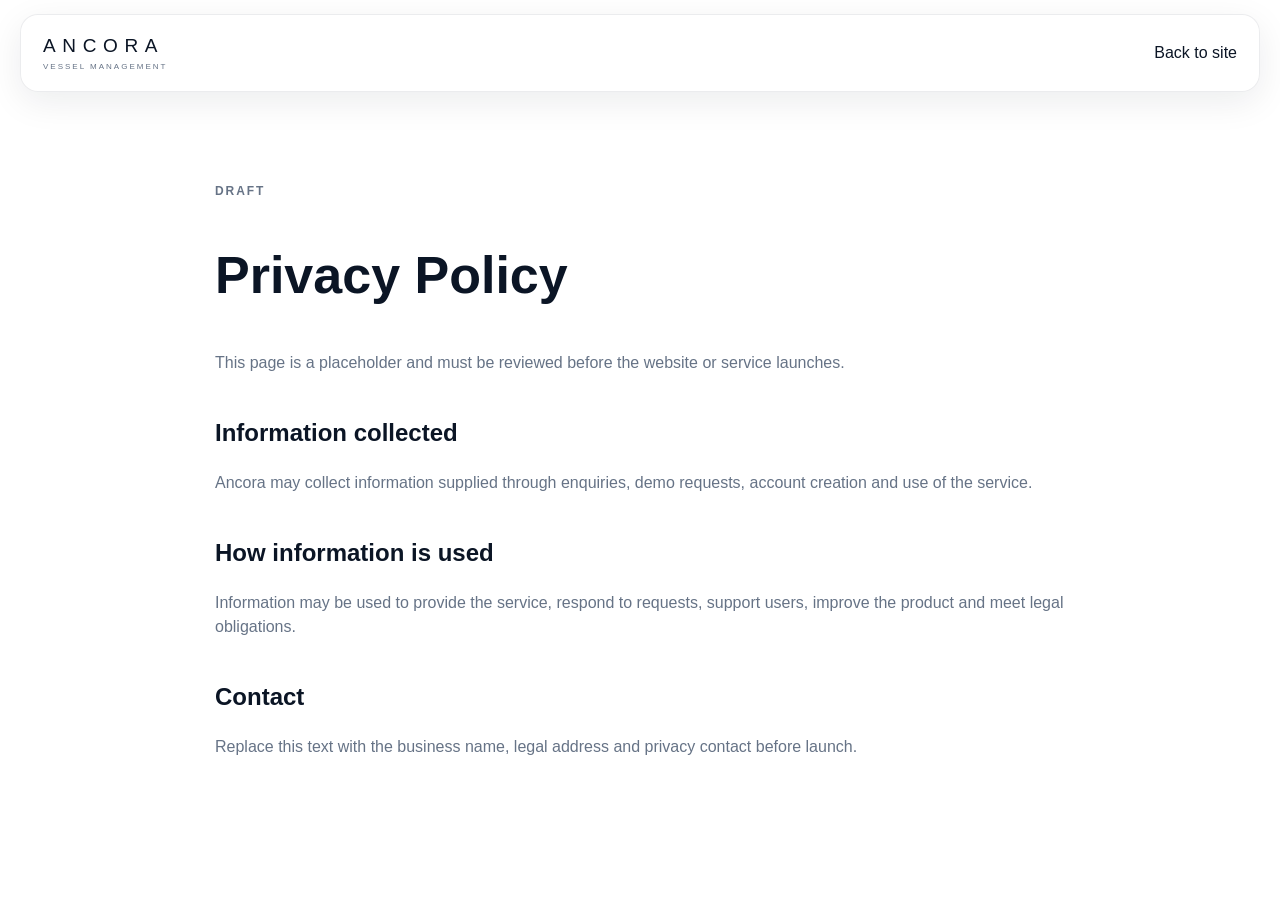
==== privacy.html @ 1d5d9dea "Add files via upload" ====
<!doctype html><html lang="en"><head><meta charset="utf-8"><meta name="viewport" content="width=device-width,initial-scale=1"><title>Privacy | Ancora</title><link rel="stylesheet" href="styles.css"></head><body><header class="site-header"><a class="brand" href="index.html"><span class="brand-name">ANCORA</span><span class="brand-subtitle">VESSEL MANAGEMENT</span></a><a href="index.html">Back to site</a></header><main class="section-shell legal"><p class="eyebrow">Draft</p><h1>Privacy Policy</h1><p>This page is a placeholder and must be reviewed before the website or service launches.</p><h2>Information collected</h2><p>Ancora may collect information supplied through enquiries, demo requests, account creation and use of the service.</p><h2>How information is used</h2><p>Information may be used to provide the service, respond to requests, support users, improve the product and meet legal obligations.</p><h2>Contact</h2><p>Replace this text with the business name, legal address and privacy contact before launch.</p></main></body></html>
---- styles.css ----
:root{--navy:#071827;--navy2:#0b2437;--ink:#0b1525;--muted:#667386;--line:#dbe2e9;--surface:#f4f7f9;--white:#fff;--cyan:#1599ba;--orange:#c45b07;--radius:24px;--shadow:0 28px 70px rgba(2,17,29,.18)}
*{box-sizing:border-box}html{scroll-behavior:smooth}body{margin:0;font-family:Inter,ui-sans-serif,-apple-system,BlinkMacSystemFont,"Segoe UI",sans-serif;color:var(--ink);background:#fff;line-height:1.55}img{display:block;max-width:100%}a{color:inherit;text-decoration:none}.section-shell{width:min(1180px,calc(100% - 40px));margin-inline:auto}.site-header{height:78px;width:min(1240px,calc(100% - 32px));margin:14px auto 0;display:flex;align-items:center;justify-content:space-between;padding:0 22px;position:sticky;top:14px;z-index:20;background:rgba(255,255,255,.86);backdrop-filter:blur(18px);border:1px solid rgba(7,24,39,.08);border-radius:18px;box-shadow:0 10px 35px rgba(7,24,39,.08)}.brand{display:flex;flex-direction:column;line-height:1}.brand-name{font-size:19px;letter-spacing:.35em;font-weight:500}.brand-subtitle{margin-top:8px;font-size:8px;letter-spacing:.25em;color:var(--muted)}.site-nav{display:flex;align-items:center;gap:28px;font-size:14px;font-weight:650}.site-nav>a:not(.nav-cta):hover{color:var(--cyan)}.nav-cta,.button.primary{background:var(--cyan);color:white;border-radius:12px;padding:13px 20px;box-shadow:0 10px 24px rgba(21,153,186,.22)}.menu-button{display:none;border:0;background:none;font:inherit;font-weight:700}.hero{min-height:770px;display:grid;grid-template-columns:.84fr 1.3fr;gap:52px;align-items:center;padding:86px 0 75px}.eyebrow{text-transform:uppercase;letter-spacing:.16em;font-size:12px;font-weight:800;color:var(--cyan);margin:0 0 18px}.hero h1,.section-heading h2,.cta-section h2{font-size:clamp(42px,5vw,76px);line-height:1.02;letter-spacing:-.05em;margin:0}.hero-lead{font-size:20px;color:var(--muted);max-width:600px;margin:28px 0}.hero-actions{display:flex;gap:13px;flex-wrap:wrap}.button{display:inline-flex;align-items:center;justify-content:center;font-weight:800;padding:14px 21px;border-radius:12px}.button.secondary{border:1px solid var(--line);background:white}.platforms{display:flex;gap:10px;flex-wrap:wrap;margin-top:28px}.platforms span{font-size:12px;font-weight:700;padding:8px 11px;border-radius:999px;background:var(--surface);color:#405066}.hero-product{position:relative}.glow{position:absolute;inset:8% 6%;background:radial-gradient(circle,var(--cyan),transparent 68%);filter:blur(65px);opacity:.17}.app-window{position:relative;border-radius:19px;overflow:hidden;background:#fff;border:1px solid rgba(17,38,55,.12);box-shadow:var(--shadow)}.hero-window{transform:perspective(1400px) rotateY(-4deg) rotateX(2deg);transform-origin:center}.trust-strip{background:var(--navy);color:#fff}.trust-grid{display:grid;grid-template-columns:repeat(4,1fr);padding:31px 0;gap:28px}.trust-grid div{display:flex;flex-direction:column;border-left:1px solid rgba(255,255,255,.16);padding-left:21px}.trust-grid strong{font-size:15px}.trust-grid span{font-size:13px;color:#aebdca;margin-top:3px}.section{padding:110px 0}.section-heading{max-width:760px}.section-heading h2{font-size:clamp(38px,4vw,58px)}.section-heading>p:last-child{font-size:19px;color:var(--muted);max-width:680px}.feature-grid{display:grid;grid-template-columns:repeat(3,1fr);gap:18px;margin-top:54px}.feature-card{border:1px solid var(--line);border-radius:20px;padding:28px;min-height:220px;background:linear-gradient(180deg,#fff,#f9fbfc)}.feature-number{font-size:12px;font-weight:850;color:var(--cyan)}.feature-card h3{font-size:24px;margin:36px 0 9px}.feature-card p{color:var(--muted);margin:0}.product-section,.pricing-section{background:linear-gradient(145deg,var(--navy),#09263a);color:#fff;overflow:hidden}.section-heading.light>p:last-child{color:#aebdca}.product-showcase{margin-top:70px;display:grid;gap:110px}.product-row{display:grid;grid-template-columns:.65fr 1.35fr;gap:64px;align-items:center}.product-row.reverse{grid-template-columns:1.35fr .65fr}.product-row.reverse .product-copy{order:2}.product-copy span{font-size:12px;text-transform:uppercase;letter-spacing:.16em;color:#65c9df;font-weight:800}.product-copy h3{font-size:38px;line-height:1.1;letter-spacing:-.035em;margin:14px 0}.product-copy p{color:#afbdca;font-size:17px}.product-section .app-window{box-shadow:0 35px 90px rgba(0,0,0,.35)}.paired-shots{position:relative;padding:0 12% 18% 0}.paired-shots .offset{position:absolute;width:58%;right:0;bottom:0}.about-grid{display:grid;grid-template-columns:1fr .8fr;gap:90px;align-items:start}.about-copy{font-size:21px;color:var(--muted);padding-top:30px}.pricing-layout{display:grid;grid-template-columns:1fr 420px;gap:90px;align-items:center}.pricing-card{background:#fff;color:var(--ink);border-radius:24px;padding:36px;box-shadow:0 30px 80px rgba(0,0,0,.25)}.price-label{text-transform:uppercase;letter-spacing:.16em;font-size:12px;font-weight:850;color:var(--cyan)}.price{font-size:72px;font-weight:850;letter-spacing:-.06em}.price>span{font-size:28px;vertical-align:top;line-height:2}.price small{font-size:16px;letter-spacing:0;color:var(--muted)}.pricing-card ul{list-style:none;padding:0;margin:22px 0 28px}.pricing-card li{padding:12px 0;border-bottom:1px solid var(--line)}.pricing-card li:before{content:"✓";color:var(--cyan);font-weight:900;margin-right:10px}.button.full{width:100%}.fine-print{font-size:11px;color:var(--muted);text-align:center}.cta-section{padding:85px 0;display:flex;align-items:center;justify-content:space-between;gap:35px}.cta-section h2{font-size:clamp(34px,4vw,52px)}.site-footer{background:#04111d;color:#fff;padding:52px 0}.footer-grid{display:grid;grid-template-columns:1fr auto;align-items:end;gap:30px}.footer-grid>div:nth-child(2){display:flex;gap:24px;color:#b7c3cd}.footer-grid>p{grid-column:1/-1;margin:20px 0 0;color:#778999;font-size:12px;border-top:1px solid rgba(255,255,255,.1);padding-top:22px}.reveal{opacity:0;transform:translateY(20px);transition:opacity .8s ease,transform .8s ease}.reveal.visible{opacity:1;transform:none}.delay-1{transition-delay:.12s}.delay-2{transition-delay:.24s}
.legal{padding:90px 0;max-width:850px}.legal h1{font-size:52px}.legal h2{margin-top:38px}.legal p,.legal li{color:var(--muted)}
@media(max-width:900px){.site-nav{position:absolute;display:none;top:72px;left:0;right:0;background:white;padding:20px;flex-direction:column;align-items:stretch;border-radius:16px;box-shadow:var(--shadow)}.site-nav.open{display:flex}.menu-button{display:block}.hero{grid-template-columns:1fr;min-height:auto;padding-top:70px}.hero-product{margin-top:10px}.trust-grid{grid-template-columns:1fr 1fr}.feature-grid{grid-template-columns:1fr 1fr}.product-row,.product-row.reverse,.about-grid,.pricing-layout{grid-template-columns:1fr}.product-row.reverse .product-copy{order:0}.pricing-card{max-width:520px}.cta-section{align-items:flex-start;flex-direction:column}.hero-window{transform:none}}
@media(max-width:600px){.section-shell{width:min(100% - 26px,1180px)}.site-header{width:calc(100% - 18px);top:8px;margin-top:8px;height:68px}.brand-name{font-size:16px}.brand-subtitle{display:none}.hero{padding:58px 0}.hero h1{font-size:45px}.hero-lead{font-size:17px}.trust-grid,.feature-grid{grid-template-columns:1fr}.trust-grid div{padding:3px 0 16px;border-left:0;border-bottom:1px solid rgba(255,255,255,.13)}.section{padding:80px 0}.product-showcase{gap:75px}.product-copy h3{font-size:31px}.paired-shots{padding:0}.paired-shots .offset{position:relative;width:100%;margin-top:18px}.pricing-card{padding:27px}.footer-grid{grid-template-columns:1fr}.footer-grid>div:nth-child(2){flex-wrap:wrap}.hero-actions .button{width:100%}}
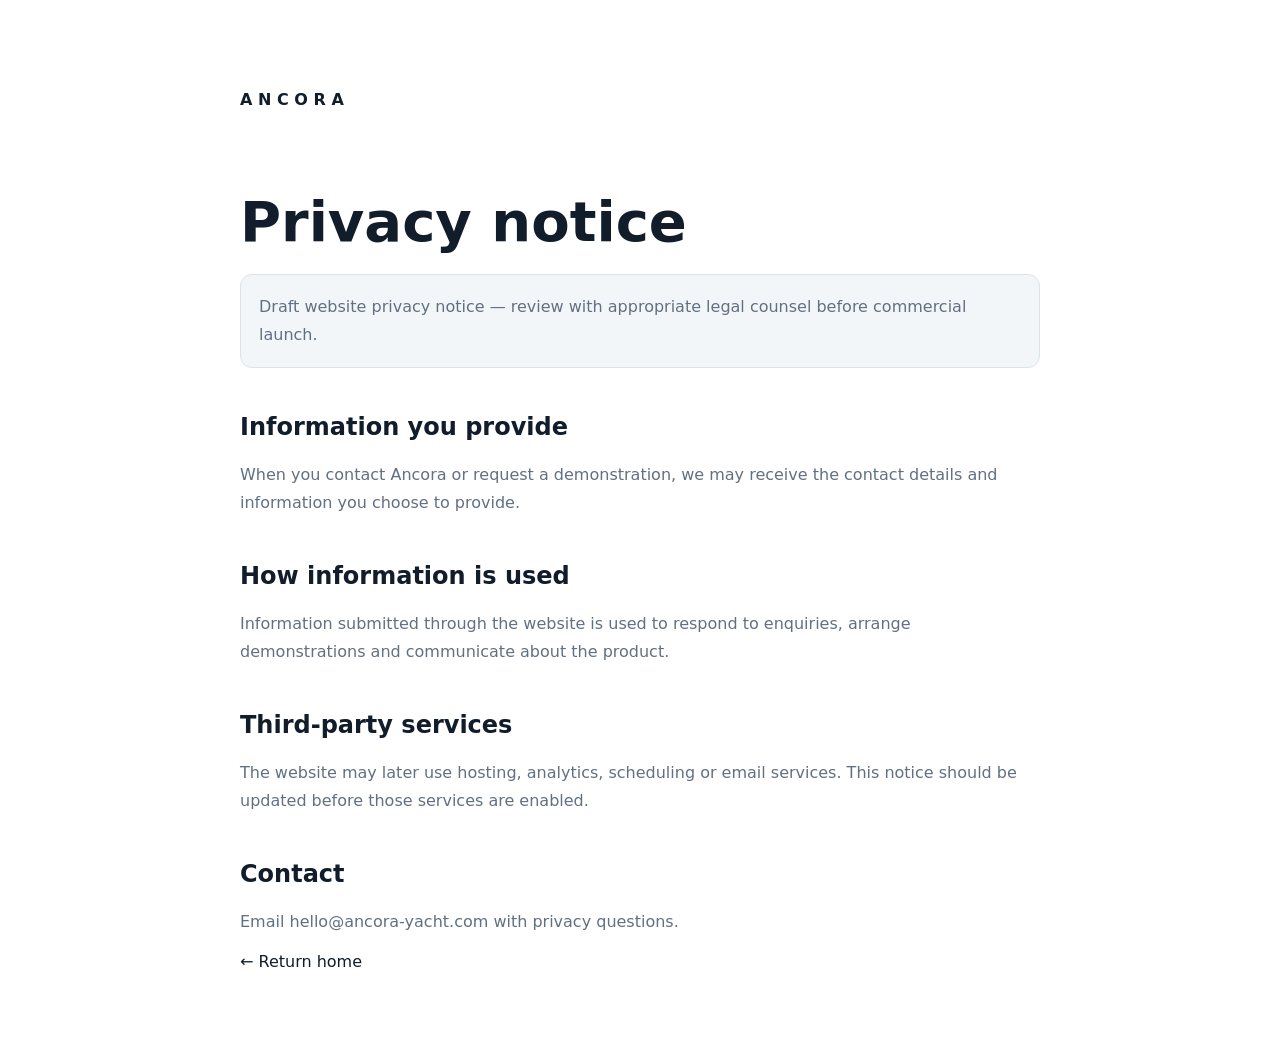
==== commit fc9e4661: "Add files via upload" ====
--- a/privacy.html
+++ b/privacy.html
@@ -1 +1 @@
-<!doctype html><html lang="en"><head><meta charset="utf-8"><meta name="viewport" content="width=device-width,initial-scale=1"><title>Privacy | Ancora</title><link rel="stylesheet" href="styles.css"></head><body><header class="site-header"><a class="brand" href="index.html"><span class="brand-name">ANCORA</span><span class="brand-subtitle">VESSEL MANAGEMENT</span></a><a href="index.html">Back to site</a></header><main class="section-shell legal"><p class="eyebrow">Draft</p><h1>Privacy Policy</h1><p>This page is a placeholder and must be reviewed before the website or service launches.</p><h2>Information collected</h2><p>Ancora may collect information supplied through enquiries, demo requests, account creation and use of the service.</p><h2>How information is used</h2><p>Information may be used to provide the service, respond to requests, support users, improve the product and meet legal obligations.</p><h2>Contact</h2><p>Replace this text with the business name, legal address and privacy contact before launch.</p></main></body></html>
+<!doctype html><html lang="en"><head><meta charset="utf-8"><meta name="viewport" content="width=device-width,initial-scale=1"><title>Privacy — Ancora</title><link rel="stylesheet" href="styles.css"></head><body><main class="legal shell"><a class="legal-mark" href="index.html">ANCORA</a><h1>Privacy notice</h1><p class="legal-note">Draft website privacy notice — review with appropriate legal counsel before commercial launch.</p><h2>Information you provide</h2><p>When you contact Ancora or request a demonstration, we may receive the contact details and information you choose to provide.</p><h2>How information is used</h2><p>Information submitted through the website is used to respond to enquiries, arrange demonstrations and communicate about the product.</p><h2>Third-party services</h2><p>The website may later use hosting, analytics, scheduling or email services. This notice should be updated before those services are enabled.</p><h2>Contact</h2><p>Email <a href="mailto:hello@ancora-yacht.com">hello@ancora-yacht.com</a> with privacy questions.</p><a href="index.html">← Return home</a></main><style>.legal{max-width:800px;padding:90px 0}.legal-mark{letter-spacing:.35em;font-weight:700}.legal h1{font-size:56px;margin:80px 0 20px}.legal h2{margin-top:45px}.legal p{color:#627083;line-height:1.75}.legal-note{padding:18px;border:1px solid #dce3e8;border-radius:12px;background:#f3f6f8}</style></body></html>
--- a/styles.css
+++ b/styles.css
@@ -1,5 +1,4 @@
-:root{--navy:#071827;--navy2:#0b2437;--ink:#0b1525;--muted:#667386;--line:#dbe2e9;--surface:#f4f7f9;--white:#fff;--cyan:#1599ba;--orange:#c45b07;--radius:24px;--shadow:0 28px 70px rgba(2,17,29,.18)}
-*{box-sizing:border-box}html{scroll-behavior:smooth}body{margin:0;font-family:Inter,ui-sans-serif,-apple-system,BlinkMacSystemFont,"Segoe UI",sans-serif;color:var(--ink);background:#fff;line-height:1.55}img{display:block;max-width:100%}a{color:inherit;text-decoration:none}.section-shell{width:min(1180px,calc(100% - 40px));margin-inline:auto}.site-header{height:78px;width:min(1240px,calc(100% - 32px));margin:14px auto 0;display:flex;align-items:center;justify-content:space-between;padding:0 22px;position:sticky;top:14px;z-index:20;background:rgba(255,255,255,.86);backdrop-filter:blur(18px);border:1px solid rgba(7,24,39,.08);border-radius:18px;box-shadow:0 10px 35px rgba(7,24,39,.08)}.brand{display:flex;flex-direction:column;line-height:1}.brand-name{font-size:19px;letter-spacing:.35em;font-weight:500}.brand-subtitle{margin-top:8px;font-size:8px;letter-spacing:.25em;color:var(--muted)}.site-nav{display:flex;align-items:center;gap:28px;font-size:14px;font-weight:650}.site-nav>a:not(.nav-cta):hover{color:var(--cyan)}.nav-cta,.button.primary{background:var(--cyan);color:white;border-radius:12px;padding:13px 20px;box-shadow:0 10px 24px rgba(21,153,186,.22)}.menu-button{display:none;border:0;background:none;font:inherit;font-weight:700}.hero{min-height:770px;display:grid;grid-template-columns:.84fr 1.3fr;gap:52px;align-items:center;padding:86px 0 75px}.eyebrow{text-transform:uppercase;letter-spacing:.16em;font-size:12px;font-weight:800;color:var(--cyan);margin:0 0 18px}.hero h1,.section-heading h2,.cta-section h2{font-size:clamp(42px,5vw,76px);line-height:1.02;letter-spacing:-.05em;margin:0}.hero-lead{font-size:20px;color:var(--muted);max-width:600px;margin:28px 0}.hero-actions{display:flex;gap:13px;flex-wrap:wrap}.button{display:inline-flex;align-items:center;justify-content:center;font-weight:800;padding:14px 21px;border-radius:12px}.button.secondary{border:1px solid var(--line);background:white}.platforms{display:flex;gap:10px;flex-wrap:wrap;margin-top:28px}.platforms span{font-size:12px;font-weight:700;padding:8px 11px;border-radius:999px;background:var(--surface);color:#405066}.hero-product{position:relative}.glow{position:absolute;inset:8% 6%;background:radial-gradient(circle,var(--cyan),transparent 68%);filter:blur(65px);opacity:.17}.app-window{position:relative;border-radius:19px;overflow:hidden;background:#fff;border:1px solid rgba(17,38,55,.12);box-shadow:var(--shadow)}.hero-window{transform:perspective(1400px) rotateY(-4deg) rotateX(2deg);transform-origin:center}.trust-strip{background:var(--navy);color:#fff}.trust-grid{display:grid;grid-template-columns:repeat(4,1fr);padding:31px 0;gap:28px}.trust-grid div{display:flex;flex-direction:column;border-left:1px solid rgba(255,255,255,.16);padding-left:21px}.trust-grid strong{font-size:15px}.trust-grid span{font-size:13px;color:#aebdca;margin-top:3px}.section{padding:110px 0}.section-heading{max-width:760px}.section-heading h2{font-size:clamp(38px,4vw,58px)}.section-heading>p:last-child{font-size:19px;color:var(--muted);max-width:680px}.feature-grid{display:grid;grid-template-columns:repeat(3,1fr);gap:18px;margin-top:54px}.feature-card{border:1px solid var(--line);border-radius:20px;padding:28px;min-height:220px;background:linear-gradient(180deg,#fff,#f9fbfc)}.feature-number{font-size:12px;font-weight:850;color:var(--cyan)}.feature-card h3{font-size:24px;margin:36px 0 9px}.feature-card p{color:var(--muted);margin:0}.product-section,.pricing-section{background:linear-gradient(145deg,var(--navy),#09263a);color:#fff;overflow:hidden}.section-heading.light>p:last-child{color:#aebdca}.product-showcase{margin-top:70px;display:grid;gap:110px}.product-row{display:grid;grid-template-columns:.65fr 1.35fr;gap:64px;align-items:center}.product-row.reverse{grid-template-columns:1.35fr .65fr}.product-row.reverse .product-copy{order:2}.product-copy span{font-size:12px;text-transform:uppercase;letter-spacing:.16em;color:#65c9df;font-weight:800}.product-copy h3{font-size:38px;line-height:1.1;letter-spacing:-.035em;margin:14px 0}.product-copy p{color:#afbdca;font-size:17px}.product-section .app-window{box-shadow:0 35px 90px rgba(0,0,0,.35)}.paired-shots{position:relative;padding:0 12% 18% 0}.paired-shots .offset{position:absolute;width:58%;right:0;bottom:0}.about-grid{display:grid;grid-template-columns:1fr .8fr;gap:90px;align-items:start}.about-copy{font-size:21px;color:var(--muted);padding-top:30px}.pricing-layout{display:grid;grid-template-columns:1fr 420px;gap:90px;align-items:center}.pricing-card{background:#fff;color:var(--ink);border-radius:24px;padding:36px;box-shadow:0 30px 80px rgba(0,0,0,.25)}.price-label{text-transform:uppercase;letter-spacing:.16em;font-size:12px;font-weight:850;color:var(--cyan)}.price{font-size:72px;font-weight:850;letter-spacing:-.06em}.price>span{font-size:28px;vertical-align:top;line-height:2}.price small{font-size:16px;letter-spacing:0;color:var(--muted)}.pricing-card ul{list-style:none;padding:0;margin:22px 0 28px}.pricing-card li{padding:12px 0;border-bottom:1px solid var(--line)}.pricing-card li:before{content:"✓";color:var(--cyan);font-weight:900;margin-right:10px}.button.full{width:100%}.fine-print{font-size:11px;color:var(--muted);text-align:center}.cta-section{padding:85px 0;display:flex;align-items:center;justify-content:space-between;gap:35px}.cta-section h2{font-size:clamp(34px,4vw,52px)}.site-footer{background:#04111d;color:#fff;padding:52px 0}.footer-grid{display:grid;grid-template-columns:1fr auto;align-items:end;gap:30px}.footer-grid>div:nth-child(2){display:flex;gap:24px;color:#b7c3cd}.footer-grid>p{grid-column:1/-1;margin:20px 0 0;color:#778999;font-size:12px;border-top:1px solid rgba(255,255,255,.1);padding-top:22px}.reveal{opacity:0;transform:translateY(20px);transition:opacity .8s ease,transform .8s ease}.reveal.visible{opacity:1;transform:none}.delay-1{transition-delay:.12s}.delay-2{transition-delay:.24s}
-.legal{padding:90px 0;max-width:850px}.legal h1{font-size:52px}.legal h2{margin-top:38px}.legal p,.legal li{color:var(--muted)}
-@media(max-width:900px){.site-nav{position:absolute;display:none;top:72px;left:0;right:0;background:white;padding:20px;flex-direction:column;align-items:stretch;border-radius:16px;box-shadow:var(--shadow)}.site-nav.open{display:flex}.menu-button{display:block}.hero{grid-template-columns:1fr;min-height:auto;padding-top:70px}.hero-product{margin-top:10px}.trust-grid{grid-template-columns:1fr 1fr}.feature-grid{grid-template-columns:1fr 1fr}.product-row,.product-row.reverse,.about-grid,.pricing-layout{grid-template-columns:1fr}.product-row.reverse .product-copy{order:0}.pricing-card{max-width:520px}.cta-section{align-items:flex-start;flex-direction:column}.hero-window{transform:none}}
-@media(max-width:600px){.section-shell{width:min(100% - 26px,1180px)}.site-header{width:calc(100% - 18px);top:8px;margin-top:8px;height:68px}.brand-name{font-size:16px}.brand-subtitle{display:none}.hero{padding:58px 0}.hero h1{font-size:45px}.hero-lead{font-size:17px}.trust-grid,.feature-grid{grid-template-columns:1fr}.trust-grid div{padding:3px 0 16px;border-left:0;border-bottom:1px solid rgba(255,255,255,.13)}.section{padding:80px 0}.product-showcase{gap:75px}.product-copy h3{font-size:31px}.paired-shots{padding:0}.paired-shots .offset{position:relative;width:100%;margin-top:18px}.pricing-card{padding:27px}.footer-grid{grid-template-columns:1fr}.footer-grid>div:nth-child(2){flex-wrap:wrap}.hero-actions .button{width:100%}}
+:root{--navy:#071827;--navy-2:#0b2234;--ink:#111d2b;--muted:#627083;--line:#dce3e8;--mist:#f3f6f8;--white:#fff;--accent:#39a8cc;--max:1240px;--radius:26px}
+*{box-sizing:border-box}html{scroll-behavior:smooth}body{margin:0;font-family:Inter,system-ui,-apple-system,BlinkMacSystemFont,"Segoe UI",sans-serif;color:var(--ink);background:#fff;-webkit-font-smoothing:antialiased}img{display:block;max-width:100%}a{color:inherit;text-decoration:none}.shell{width:min(calc(100% - 48px),var(--max));margin:auto}.narrow{max-width:840px}.section-dark{background:var(--navy);color:#fff}.section-light{background:#fff}.section-mist{background:var(--mist)}.site-header{position:fixed;z-index:100;top:0;left:0;width:100%;background:rgba(7,24,39,.78);backdrop-filter:blur(18px);border-bottom:1px solid rgba(255,255,255,.08);color:#fff}.nav-wrap{height:76px;display:flex;align-items:center;justify-content:space-between}.wordmark{font-size:19px;letter-spacing:.38em;font-weight:600}.site-nav{display:flex;gap:34px;align-items:center;font-size:14px}.site-nav>a:not(.button){opacity:.78}.site-nav>a:hover{opacity:1}.button{display:inline-flex;align-items:center;justify-content:center;background:#fff;color:var(--navy);padding:15px 23px;border-radius:999px;font-size:14px;font-weight:600;transition:.2s transform,.2s background}.button:hover{transform:translateY(-2px)}.button-small{padding:11px 17px}.menu-button{display:none;background:none;border:0;color:#fff;font:inherit}.hero{padding:160px 0 82px;overflow:hidden}.hero-grid{display:grid;grid-template-columns:.78fr 1.22fr;gap:70px;align-items:center}.eyebrow{text-transform:uppercase;letter-spacing:.16em;font-size:12px;font-weight:700;color:#8ccce1;margin:0 0 22px}.eyebrow.dark{color:#207b9a}.hero h1,.feature h2,.intro h2,.section-heading h2,.desktop h2,.story h2,.cta h2{font-size:clamp(42px,5.5vw,76px);line-height:1.02;letter-spacing:-.055em;margin:0}.hero h1 span{color:#8fc8e1}.hero-lede{font-size:19px;line-height:1.65;color:#bdc9d4;max-width:580px;margin:28px 0 34px}.hero-actions{display:flex;gap:26px;align-items:center}.text-link{font-size:14px;font-weight:600;color:#d7e1e8}.screen-frame{border-radius:20px;overflow:hidden;box-shadow:0 32px 100px rgba(0,0,0,.35);border:1px solid rgba(255,255,255,.17);background:#fff}.screen-frame img{width:100%}.hero-product{position:relative}.hero-product:before{content:"";position:absolute;inset:-15% -18%;background:radial-gradient(circle at center,rgba(54,151,189,.22),transparent 58%);z-index:-1}.platform-strip{display:flex;justify-content:center;align-items:center;gap:14px;margin-top:22px;color:#afbdc8;font-size:12px}.platform-strip i{display:block;width:3px;height:3px;border-radius:50%;background:#688094}.intro{padding:130px 0 90px;text-align:center}.intro h2{font-size:clamp(40px,5vw,68px)}.intro p:last-child{font-size:20px;line-height:1.65;color:var(--muted);max-width:760px;margin:28px auto 0}.feature{padding:115px 0}.feature-grid{display:grid;grid-template-columns:.72fr 1.28fr;gap:72px;align-items:center}.feature-grid.reverse{grid-template-columns:1.28fr .72fr}.feature-grid.reverse .feature-copy{order:2}.feature-grid.reverse .feature-media{order:1}.feature-copy h2{font-size:clamp(38px,4.7vw,64px);margin-bottom:24px}.feature-copy>p:not(.eyebrow):not(.feature-number){font-size:18px;line-height:1.7;color:var(--muted)}.feature-number{font-size:12px!important;color:#9ba8b2!important;letter-spacing:.2em;margin-bottom:35px!important}.feature-number.pale{color:#6f8798!important}.feature-list{list-style:none;padding:0;margin:30px 0 0;border-top:1px solid var(--line)}.feature-list li{padding:14px 0;border-bottom:1px solid var(--line);font-size:14px}.light-frame{box-shadow:0 30px 75px rgba(24,47,64,.15);border-color:#dce4e9}.deep{background:linear-gradient(145deg,var(--navy),#0d2b40)}.deep .feature-copy>p:not(.eyebrow):not(.feature-number){color:#b7c5cf}.dark-list{border-color:rgba(255,255,255,.14)}.dark-list li{border-color:rgba(255,255,255,.14);color:#d4dee5}.dark-frame{box-shadow:0 30px 90px rgba(0,0,0,.38)}.departments{padding:125px 0}.section-heading{max-width:780px;margin-bottom:58px}.section-heading h2{font-size:clamp(40px,5vw,68px)}.department-grid{display:grid;grid-template-columns:repeat(5,1fr);gap:14px}.department-card{background:#fff;padding:26px 24px;border:1px solid #e0e6ea;border-radius:18px;min-height:190px}.department-card span{font-weight:700;font-size:16px}.department-card p{color:var(--muted);font-size:14px;line-height:1.6;margin-top:30px}.desktop{padding:120px 0}.desktop-grid{display:grid;grid-template-columns:.8fr 1.2fr;gap:75px;align-items:center}.desktop-copy h2{font-size:clamp(40px,4.8vw,66px)}.desktop-copy>p:not(.eyebrow){color:var(--muted);font-size:18px;line-height:1.7}.platform-pills{display:flex;flex-wrap:wrap;gap:10px;margin-top:28px}.platform-pills span{border:1px solid var(--line);padding:10px 14px;border-radius:999px;font-size:13px;font-weight:600}.welcome-frame{box-shadow:0 30px 75px rgba(24,47,64,.15);border-color:#dce4e9}.story{padding:125px 0}.story-grid{display:grid;grid-template-columns:1fr 1fr;gap:100px}.story h2{font-size:clamp(40px,5vw,66px)}.story-copy p{font-size:19px;line-height:1.75;color:#c1cdd5;margin:0 0 20px}.cta{padding:95px 0}.cta-box{border:1px solid var(--line);border-radius:var(--radius);padding:55px 60px;display:flex;align-items:center;justify-content:space-between;gap:40px}.cta h2{font-size:clamp(37px,4.5vw,58px)}.cta p:last-child{color:var(--muted);font-size:17px}.dark-button{background:var(--navy);color:#fff;white-space:nowrap}.site-footer{padding:70px 0 30px}.footer-grid{display:flex;align-items:flex-start;justify-content:space-between}.footer-grid p{color:#91a3b1}.footer-links{display:flex;gap:28px;color:#b7c4cd;font-size:14px}.footer-bottom{border-top:1px solid rgba(255,255,255,.1);margin-top:55px;padding-top:24px;display:flex;justify-content:space-between;color:#6f8494;font-size:12px}.reveal{opacity:0;transform:translateY(24px);transition:opacity .75s ease,transform .75s ease}.reveal-delay{transition-delay:.12s}.reveal.visible{opacity:1;transform:none}@media (prefers-reduced-motion:reduce){html{scroll-behavior:auto}.reveal{opacity:1;transform:none;transition:none}.button{transition:none}}
+@media(max-width:980px){.hero-grid,.feature-grid,.feature-grid.reverse,.desktop-grid,.story-grid{grid-template-columns:1fr}.feature-grid.reverse .feature-copy,.feature-grid.reverse .feature-media{order:initial}.hero{padding-top:130px}.hero-grid{gap:48px}.department-grid{grid-template-columns:repeat(2,1fr)}.story-grid{gap:35px}.cta-box{align-items:flex-start;flex-direction:column}.site-nav{display:none;position:absolute;top:76px;left:0;width:100%;padding:26px 24px;background:var(--navy);flex-direction:column;align-items:flex-start}.site-nav.open{display:flex}.menu-button{display:block}.feature{padding:90px 0}.desktop-media{max-width:760px}}
+@media(max-width:620px){.shell{width:min(calc(100% - 28px),var(--max))}.nav-wrap{height:66px}.wordmark{font-size:16px}.site-nav{top:66px}.hero{padding:115px 0 62px}.hero h1{font-size:47px}.hero-lede{font-size:17px}.hero-actions{align-items:flex-start;flex-direction:column}.platform-strip{flex-wrap:wrap}.intro{padding:90px 0 65px}.feature{padding:75px 0}.feature-grid{gap:38px}.department-grid{grid-template-columns:1fr}.desktop,.departments,.story{padding:85px 0}.cta{padding:65px 0}.cta-box{padding:34px 26px}.footer-grid,.footer-bottom{flex-direction:column;gap:28px}.footer-links{flex-wrap:wrap}.screen-frame{border-radius:13px}.feature-copy h2,.intro h2,.section-heading h2,.desktop h2,.story h2,.cta h2{letter-spacing:-.045em}}
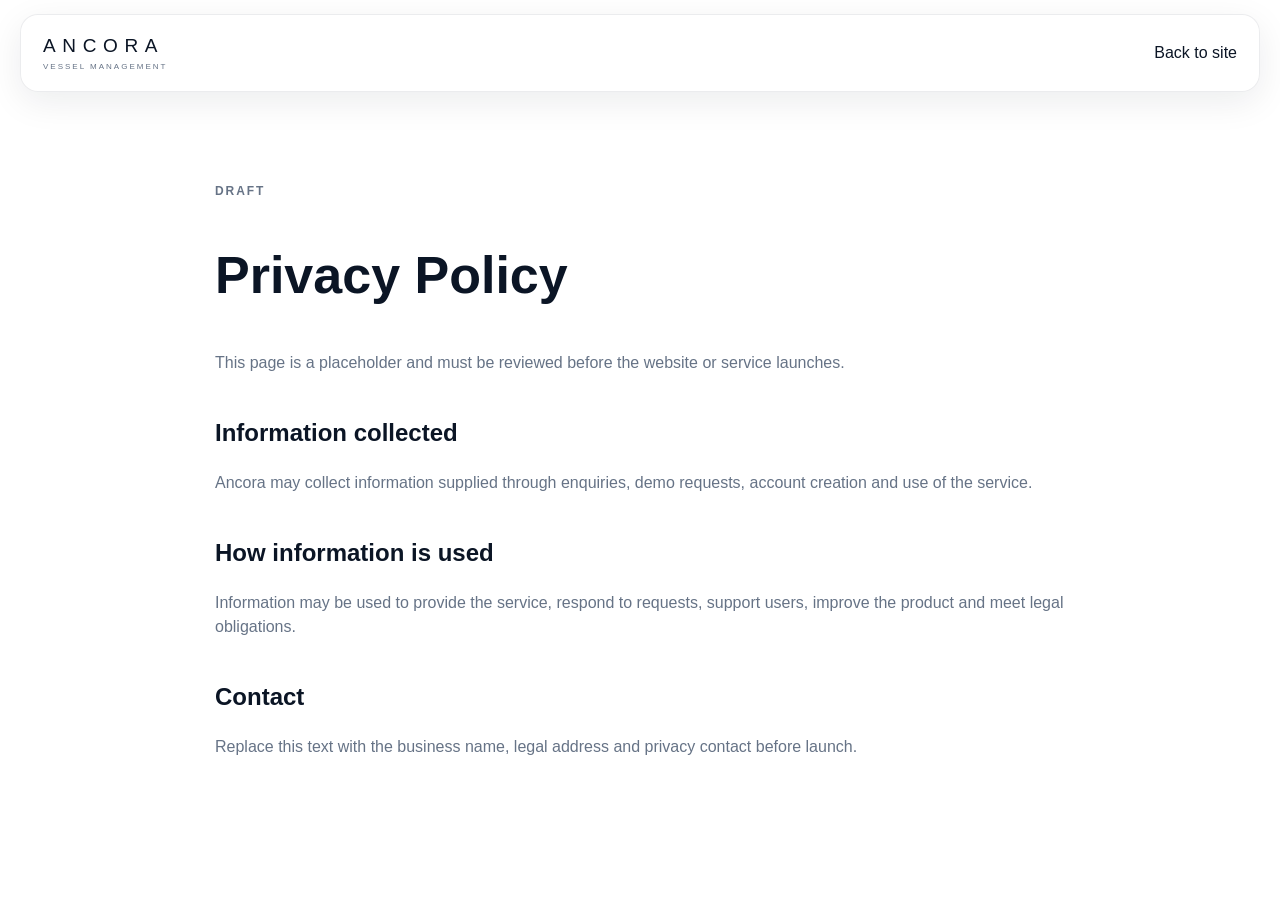
==== commit c98182e7: "Add files via upload" ====
--- a/privacy.html
+++ b/privacy.html
@@ -1 +1 @@
-<!doctype html><html lang="en"><head><meta charset="utf-8"><meta name="viewport" content="width=device-width,initial-scale=1"><title>Privacy — Ancora</title><link rel="stylesheet" href="styles.css"></head><body><main class="legal shell"><a class="legal-mark" href="index.html">ANCORA</a><h1>Privacy notice</h1><p class="legal-note">Draft website privacy notice — review with appropriate legal counsel before commercial launch.</p><h2>Information you provide</h2><p>When you contact Ancora or request a demonstration, we may receive the contact details and information you choose to provide.</p><h2>How information is used</h2><p>Information submitted through the website is used to respond to enquiries, arrange demonstrations and communicate about the product.</p><h2>Third-party services</h2><p>The website may later use hosting, analytics, scheduling or email services. This notice should be updated before those services are enabled.</p><h2>Contact</h2><p>Email <a href="mailto:hello@ancora-yacht.com">hello@ancora-yacht.com</a> with privacy questions.</p><a href="index.html">← Return home</a></main><style>.legal{max-width:800px;padding:90px 0}.legal-mark{letter-spacing:.35em;font-weight:700}.legal h1{font-size:56px;margin:80px 0 20px}.legal h2{margin-top:45px}.legal p{color:#627083;line-height:1.75}.legal-note{padding:18px;border:1px solid #dce3e8;border-radius:12px;background:#f3f6f8}</style></body></html>
+<!doctype html><html lang="en"><head><meta charset="utf-8"><meta name="viewport" content="width=device-width,initial-scale=1"><title>Privacy | Ancora</title><link rel="stylesheet" href="styles.css"></head><body><header class="site-header"><a class="brand" href="index.html"><span class="brand-name">ANCORA</span><span class="brand-subtitle">VESSEL MANAGEMENT</span></a><a href="index.html">Back to site</a></header><main class="section-shell legal"><p class="eyebrow">Draft</p><h1>Privacy Policy</h1><p>This page is a placeholder and must be reviewed before the website or service launches.</p><h2>Information collected</h2><p>Ancora may collect information supplied through enquiries, demo requests, account creation and use of the service.</p><h2>How information is used</h2><p>Information may be used to provide the service, respond to requests, support users, improve the product and meet legal obligations.</p><h2>Contact</h2><p>Replace this text with the business name, legal address and privacy contact before launch.</p></main></body></html>
--- a/styles.css
+++ b/styles.css
@@ -1,4 +1,5 @@
-:root{--navy:#071827;--navy-2:#0b2234;--ink:#111d2b;--muted:#627083;--line:#dce3e8;--mist:#f3f6f8;--white:#fff;--accent:#39a8cc;--max:1240px;--radius:26px}
-*{box-sizing:border-box}html{scroll-behavior:smooth}body{margin:0;font-family:Inter,system-ui,-apple-system,BlinkMacSystemFont,"Segoe UI",sans-serif;color:var(--ink);background:#fff;-webkit-font-smoothing:antialiased}img{display:block;max-width:100%}a{color:inherit;text-decoration:none}.shell{width:min(calc(100% - 48px),var(--max));margin:auto}.narrow{max-width:840px}.section-dark{background:var(--navy);color:#fff}.section-light{background:#fff}.section-mist{background:var(--mist)}.site-header{position:fixed;z-index:100;top:0;left:0;width:100%;background:rgba(7,24,39,.78);backdrop-filter:blur(18px);border-bottom:1px solid rgba(255,255,255,.08);color:#fff}.nav-wrap{height:76px;display:flex;align-items:center;justify-content:space-between}.wordmark{font-size:19px;letter-spacing:.38em;font-weight:600}.site-nav{display:flex;gap:34px;align-items:center;font-size:14px}.site-nav>a:not(.button){opacity:.78}.site-nav>a:hover{opacity:1}.button{display:inline-flex;align-items:center;justify-content:center;background:#fff;color:var(--navy);padding:15px 23px;border-radius:999px;font-size:14px;font-weight:600;transition:.2s transform,.2s background}.button:hover{transform:translateY(-2px)}.button-small{padding:11px 17px}.menu-button{display:none;background:none;border:0;color:#fff;font:inherit}.hero{padding:160px 0 82px;overflow:hidden}.hero-grid{display:grid;grid-template-columns:.78fr 1.22fr;gap:70px;align-items:center}.eyebrow{text-transform:uppercase;letter-spacing:.16em;font-size:12px;font-weight:700;color:#8ccce1;margin:0 0 22px}.eyebrow.dark{color:#207b9a}.hero h1,.feature h2,.intro h2,.section-heading h2,.desktop h2,.story h2,.cta h2{font-size:clamp(42px,5.5vw,76px);line-height:1.02;letter-spacing:-.055em;margin:0}.hero h1 span{color:#8fc8e1}.hero-lede{font-size:19px;line-height:1.65;color:#bdc9d4;max-width:580px;margin:28px 0 34px}.hero-actions{display:flex;gap:26px;align-items:center}.text-link{font-size:14px;font-weight:600;color:#d7e1e8}.screen-frame{border-radius:20px;overflow:hidden;box-shadow:0 32px 100px rgba(0,0,0,.35);border:1px solid rgba(255,255,255,.17);background:#fff}.screen-frame img{width:100%}.hero-product{position:relative}.hero-product:before{content:"";position:absolute;inset:-15% -18%;background:radial-gradient(circle at center,rgba(54,151,189,.22),transparent 58%);z-index:-1}.platform-strip{display:flex;justify-content:center;align-items:center;gap:14px;margin-top:22px;color:#afbdc8;font-size:12px}.platform-strip i{display:block;width:3px;height:3px;border-radius:50%;background:#688094}.intro{padding:130px 0 90px;text-align:center}.intro h2{font-size:clamp(40px,5vw,68px)}.intro p:last-child{font-size:20px;line-height:1.65;color:var(--muted);max-width:760px;margin:28px auto 0}.feature{padding:115px 0}.feature-grid{display:grid;grid-template-columns:.72fr 1.28fr;gap:72px;align-items:center}.feature-grid.reverse{grid-template-columns:1.28fr .72fr}.feature-grid.reverse .feature-copy{order:2}.feature-grid.reverse .feature-media{order:1}.feature-copy h2{font-size:clamp(38px,4.7vw,64px);margin-bottom:24px}.feature-copy>p:not(.eyebrow):not(.feature-number){font-size:18px;line-height:1.7;color:var(--muted)}.feature-number{font-size:12px!important;color:#9ba8b2!important;letter-spacing:.2em;margin-bottom:35px!important}.feature-number.pale{color:#6f8798!important}.feature-list{list-style:none;padding:0;margin:30px 0 0;border-top:1px solid var(--line)}.feature-list li{padding:14px 0;border-bottom:1px solid var(--line);font-size:14px}.light-frame{box-shadow:0 30px 75px rgba(24,47,64,.15);border-color:#dce4e9}.deep{background:linear-gradient(145deg,var(--navy),#0d2b40)}.deep .feature-copy>p:not(.eyebrow):not(.feature-number){color:#b7c5cf}.dark-list{border-color:rgba(255,255,255,.14)}.dark-list li{border-color:rgba(255,255,255,.14);color:#d4dee5}.dark-frame{box-shadow:0 30px 90px rgba(0,0,0,.38)}.departments{padding:125px 0}.section-heading{max-width:780px;margin-bottom:58px}.section-heading h2{font-size:clamp(40px,5vw,68px)}.department-grid{display:grid;grid-template-columns:repeat(5,1fr);gap:14px}.department-card{background:#fff;padding:26px 24px;border:1px solid #e0e6ea;border-radius:18px;min-height:190px}.department-card span{font-weight:700;font-size:16px}.department-card p{color:var(--muted);font-size:14px;line-height:1.6;margin-top:30px}.desktop{padding:120px 0}.desktop-grid{display:grid;grid-template-columns:.8fr 1.2fr;gap:75px;align-items:center}.desktop-copy h2{font-size:clamp(40px,4.8vw,66px)}.desktop-copy>p:not(.eyebrow){color:var(--muted);font-size:18px;line-height:1.7}.platform-pills{display:flex;flex-wrap:wrap;gap:10px;margin-top:28px}.platform-pills span{border:1px solid var(--line);padding:10px 14px;border-radius:999px;font-size:13px;font-weight:600}.welcome-frame{box-shadow:0 30px 75px rgba(24,47,64,.15);border-color:#dce4e9}.story{padding:125px 0}.story-grid{display:grid;grid-template-columns:1fr 1fr;gap:100px}.story h2{font-size:clamp(40px,5vw,66px)}.story-copy p{font-size:19px;line-height:1.75;color:#c1cdd5;margin:0 0 20px}.cta{padding:95px 0}.cta-box{border:1px solid var(--line);border-radius:var(--radius);padding:55px 60px;display:flex;align-items:center;justify-content:space-between;gap:40px}.cta h2{font-size:clamp(37px,4.5vw,58px)}.cta p:last-child{color:var(--muted);font-size:17px}.dark-button{background:var(--navy);color:#fff;white-space:nowrap}.site-footer{padding:70px 0 30px}.footer-grid{display:flex;align-items:flex-start;justify-content:space-between}.footer-grid p{color:#91a3b1}.footer-links{display:flex;gap:28px;color:#b7c4cd;font-size:14px}.footer-bottom{border-top:1px solid rgba(255,255,255,.1);margin-top:55px;padding-top:24px;display:flex;justify-content:space-between;color:#6f8494;font-size:12px}.reveal{opacity:0;transform:translateY(24px);transition:opacity .75s ease,transform .75s ease}.reveal-delay{transition-delay:.12s}.reveal.visible{opacity:1;transform:none}@media (prefers-reduced-motion:reduce){html{scroll-behavior:auto}.reveal{opacity:1;transform:none;transition:none}.button{transition:none}}
-@media(max-width:980px){.hero-grid,.feature-grid,.feature-grid.reverse,.desktop-grid,.story-grid{grid-template-columns:1fr}.feature-grid.reverse .feature-copy,.feature-grid.reverse .feature-media{order:initial}.hero{padding-top:130px}.hero-grid{gap:48px}.department-grid{grid-template-columns:repeat(2,1fr)}.story-grid{gap:35px}.cta-box{align-items:flex-start;flex-direction:column}.site-nav{display:none;position:absolute;top:76px;left:0;width:100%;padding:26px 24px;background:var(--navy);flex-direction:column;align-items:flex-start}.site-nav.open{display:flex}.menu-button{display:block}.feature{padding:90px 0}.desktop-media{max-width:760px}}
-@media(max-width:620px){.shell{width:min(calc(100% - 28px),var(--max))}.nav-wrap{height:66px}.wordmark{font-size:16px}.site-nav{top:66px}.hero{padding:115px 0 62px}.hero h1{font-size:47px}.hero-lede{font-size:17px}.hero-actions{align-items:flex-start;flex-direction:column}.platform-strip{flex-wrap:wrap}.intro{padding:90px 0 65px}.feature{padding:75px 0}.feature-grid{gap:38px}.department-grid{grid-template-columns:1fr}.desktop,.departments,.story{padding:85px 0}.cta{padding:65px 0}.cta-box{padding:34px 26px}.footer-grid,.footer-bottom{flex-direction:column;gap:28px}.footer-links{flex-wrap:wrap}.screen-frame{border-radius:13px}.feature-copy h2,.intro h2,.section-heading h2,.desktop h2,.story h2,.cta h2{letter-spacing:-.045em}}
+:root{--navy:#071827;--navy2:#0b2437;--ink:#0b1525;--muted:#667386;--line:#dbe2e9;--surface:#f4f7f9;--white:#fff;--cyan:#1599ba;--orange:#c45b07;--radius:24px;--shadow:0 28px 70px rgba(2,17,29,.18)}
+*{box-sizing:border-box}html{scroll-behavior:smooth}body{margin:0;font-family:Inter,ui-sans-serif,-apple-system,BlinkMacSystemFont,"Segoe UI",sans-serif;color:var(--ink);background:#fff;line-height:1.55}img{display:block;max-width:100%}a{color:inherit;text-decoration:none}.section-shell{width:min(1180px,calc(100% - 40px));margin-inline:auto}.site-header{height:78px;width:min(1240px,calc(100% - 32px));margin:14px auto 0;display:flex;align-items:center;justify-content:space-between;padding:0 22px;position:sticky;top:14px;z-index:20;background:rgba(255,255,255,.86);backdrop-filter:blur(18px);border:1px solid rgba(7,24,39,.08);border-radius:18px;box-shadow:0 10px 35px rgba(7,24,39,.08)}.brand{display:flex;flex-direction:column;line-height:1}.brand-name{font-size:19px;letter-spacing:.35em;font-weight:500}.brand-subtitle{margin-top:8px;font-size:8px;letter-spacing:.25em;color:var(--muted)}.site-nav{display:flex;align-items:center;gap:28px;font-size:14px;font-weight:650}.site-nav>a:not(.nav-cta):hover{color:var(--cyan)}.nav-cta,.button.primary{background:var(--cyan);color:white;border-radius:12px;padding:13px 20px;box-shadow:0 10px 24px rgba(21,153,186,.22)}.menu-button{display:none;border:0;background:none;font:inherit;font-weight:700}.hero{min-height:770px;display:grid;grid-template-columns:.84fr 1.3fr;gap:52px;align-items:center;padding:86px 0 75px}.eyebrow{text-transform:uppercase;letter-spacing:.16em;font-size:12px;font-weight:800;color:var(--cyan);margin:0 0 18px}.hero h1,.section-heading h2,.cta-section h2{font-size:clamp(42px,5vw,76px);line-height:1.02;letter-spacing:-.05em;margin:0}.hero-lead{font-size:20px;color:var(--muted);max-width:600px;margin:28px 0}.hero-actions{display:flex;gap:13px;flex-wrap:wrap}.button{display:inline-flex;align-items:center;justify-content:center;font-weight:800;padding:14px 21px;border-radius:12px}.button.secondary{border:1px solid var(--line);background:white}.platforms{display:flex;gap:10px;flex-wrap:wrap;margin-top:28px}.platforms span{font-size:12px;font-weight:700;padding:8px 11px;border-radius:999px;background:var(--surface);color:#405066}.hero-product{position:relative}.glow{position:absolute;inset:8% 6%;background:radial-gradient(circle,var(--cyan),transparent 68%);filter:blur(65px);opacity:.17}.app-window{position:relative;border-radius:19px;overflow:hidden;background:#fff;border:1px solid rgba(17,38,55,.12);box-shadow:var(--shadow)}.hero-window{transform:perspective(1400px) rotateY(-4deg) rotateX(2deg);transform-origin:center}.trust-strip{background:var(--navy);color:#fff}.trust-grid{display:grid;grid-template-columns:repeat(4,1fr);padding:31px 0;gap:28px}.trust-grid div{display:flex;flex-direction:column;border-left:1px solid rgba(255,255,255,.16);padding-left:21px}.trust-grid strong{font-size:15px}.trust-grid span{font-size:13px;color:#aebdca;margin-top:3px}.section{padding:110px 0}.section-heading{max-width:760px}.section-heading h2{font-size:clamp(38px,4vw,58px)}.section-heading>p:last-child{font-size:19px;color:var(--muted);max-width:680px}.feature-grid{display:grid;grid-template-columns:repeat(3,1fr);gap:18px;margin-top:54px}.feature-card{border:1px solid var(--line);border-radius:20px;padding:28px;min-height:220px;background:linear-gradient(180deg,#fff,#f9fbfc)}.feature-number{font-size:12px;font-weight:850;color:var(--cyan)}.feature-card h3{font-size:24px;margin:36px 0 9px}.feature-card p{color:var(--muted);margin:0}.product-section,.pricing-section{background:linear-gradient(145deg,var(--navy),#09263a);color:#fff;overflow:hidden}.section-heading.light>p:last-child{color:#aebdca}.product-showcase{margin-top:70px;display:grid;gap:110px}.product-row{display:grid;grid-template-columns:.65fr 1.35fr;gap:64px;align-items:center}.product-row.reverse{grid-template-columns:1.35fr .65fr}.product-row.reverse .product-copy{order:2}.product-copy span{font-size:12px;text-transform:uppercase;letter-spacing:.16em;color:#65c9df;font-weight:800}.product-copy h3{font-size:38px;line-height:1.1;letter-spacing:-.035em;margin:14px 0}.product-copy p{color:#afbdca;font-size:17px}.product-section .app-window{box-shadow:0 35px 90px rgba(0,0,0,.35)}.paired-shots{position:relative;padding:0 12% 18% 0}.paired-shots .offset{position:absolute;width:58%;right:0;bottom:0}.about-grid{display:grid;grid-template-columns:1fr .8fr;gap:90px;align-items:start}.about-copy{font-size:21px;color:var(--muted);padding-top:30px}.pricing-layout{display:grid;grid-template-columns:1fr 420px;gap:90px;align-items:center}.pricing-card{background:#fff;color:var(--ink);border-radius:24px;padding:36px;box-shadow:0 30px 80px rgba(0,0,0,.25)}.price-label{text-transform:uppercase;letter-spacing:.16em;font-size:12px;font-weight:850;color:var(--cyan)}.price{font-size:72px;font-weight:850;letter-spacing:-.06em}.price>span{font-size:28px;vertical-align:top;line-height:2}.price small{font-size:16px;letter-spacing:0;color:var(--muted)}.pricing-card ul{list-style:none;padding:0;margin:22px 0 28px}.pricing-card li{padding:12px 0;border-bottom:1px solid var(--line)}.pricing-card li:before{content:"✓";color:var(--cyan);font-weight:900;margin-right:10px}.button.full{width:100%}.fine-print{font-size:11px;color:var(--muted);text-align:center}.cta-section{padding:85px 0;display:flex;align-items:center;justify-content:space-between;gap:35px}.cta-section h2{font-size:clamp(34px,4vw,52px)}.site-footer{background:#04111d;color:#fff;padding:52px 0}.footer-grid{display:grid;grid-template-columns:1fr auto;align-items:end;gap:30px}.footer-grid>div:nth-child(2){display:flex;gap:24px;color:#b7c3cd}.footer-grid>p{grid-column:1/-1;margin:20px 0 0;color:#778999;font-size:12px;border-top:1px solid rgba(255,255,255,.1);padding-top:22px}.reveal{opacity:0;transform:translateY(20px);transition:opacity .8s ease,transform .8s ease}.reveal.visible{opacity:1;transform:none}.delay-1{transition-delay:.12s}.delay-2{transition-delay:.24s}
+.legal{padding:90px 0;max-width:850px}.legal h1{font-size:52px}.legal h2{margin-top:38px}.legal p,.legal li{color:var(--muted)}
+@media(max-width:900px){.site-nav{position:absolute;display:none;top:72px;left:0;right:0;background:white;padding:20px;flex-direction:column;align-items:stretch;border-radius:16px;box-shadow:var(--shadow)}.site-nav.open{display:flex}.menu-button{display:block}.hero{grid-template-columns:1fr;min-height:auto;padding-top:70px}.hero-product{margin-top:10px}.trust-grid{grid-template-columns:1fr 1fr}.feature-grid{grid-template-columns:1fr 1fr}.product-row,.product-row.reverse,.about-grid,.pricing-layout{grid-template-columns:1fr}.product-row.reverse .product-copy{order:0}.pricing-card{max-width:520px}.cta-section{align-items:flex-start;flex-direction:column}.hero-window{transform:none}}
+@media(max-width:600px){.section-shell{width:min(100% - 26px,1180px)}.site-header{width:calc(100% - 18px);top:8px;margin-top:8px;height:68px}.brand-name{font-size:16px}.brand-subtitle{display:none}.hero{padding:58px 0}.hero h1{font-size:45px}.hero-lead{font-size:17px}.trust-grid,.feature-grid{grid-template-columns:1fr}.trust-grid div{padding:3px 0 16px;border-left:0;border-bottom:1px solid rgba(255,255,255,.13)}.section{padding:80px 0}.product-showcase{gap:75px}.product-copy h3{font-size:31px}.paired-shots{padding:0}.paired-shots .offset{position:relative;width:100%;margin-top:18px}.pricing-card{padding:27px}.footer-grid{grid-template-columns:1fr}.footer-grid>div:nth-child(2){flex-wrap:wrap}.hero-actions .button{width:100%}}
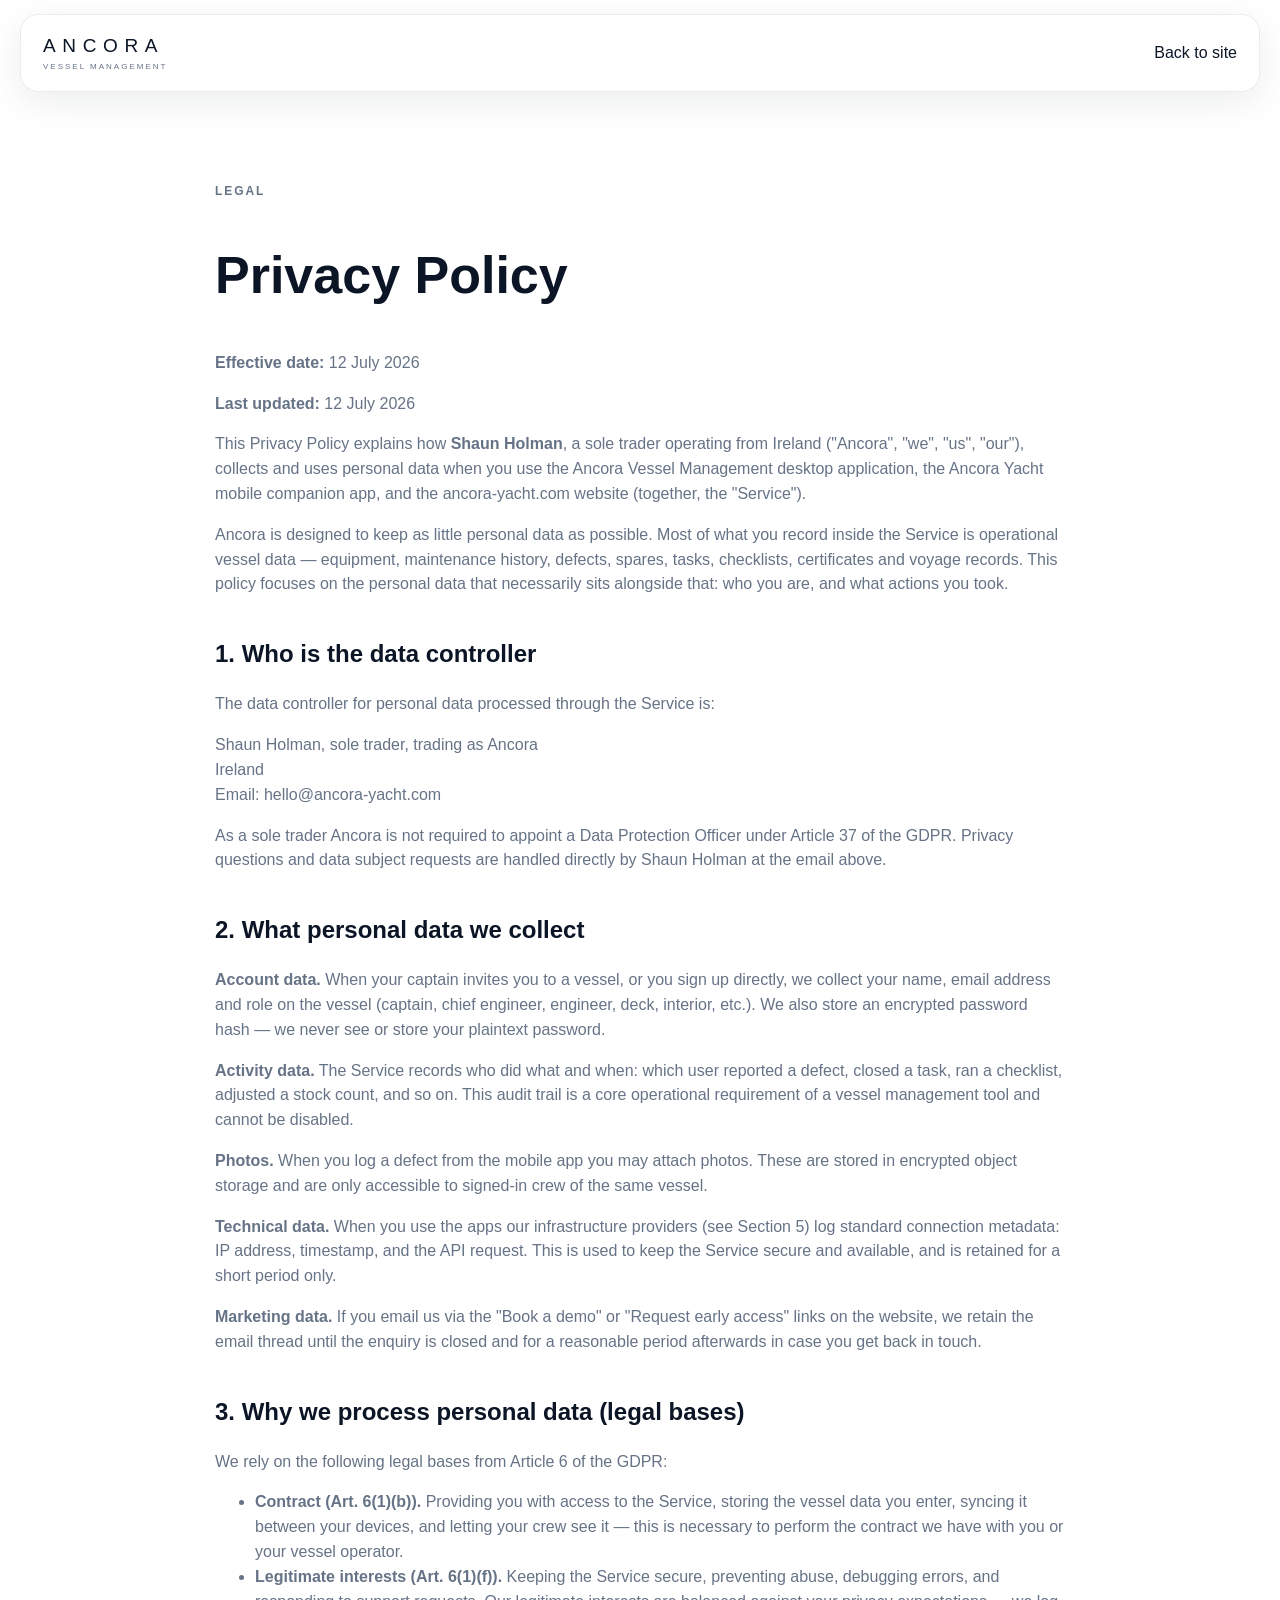
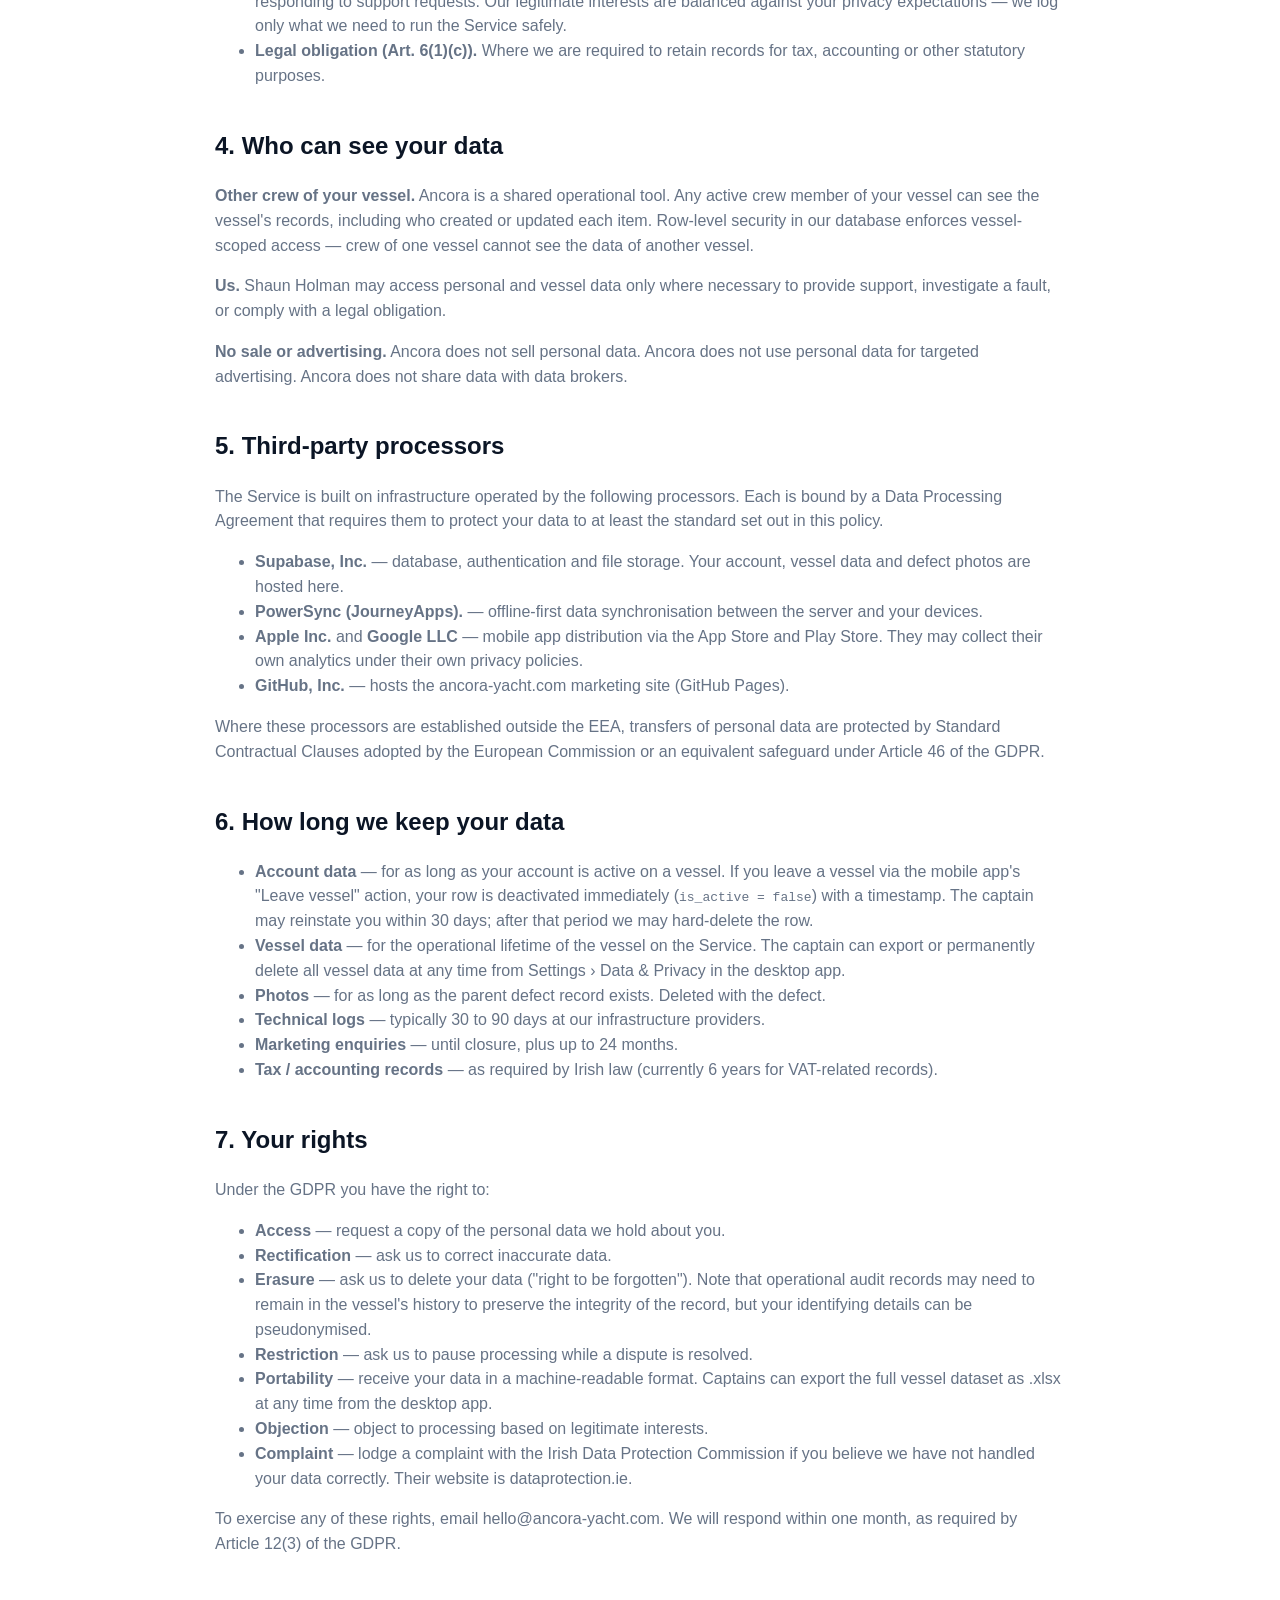
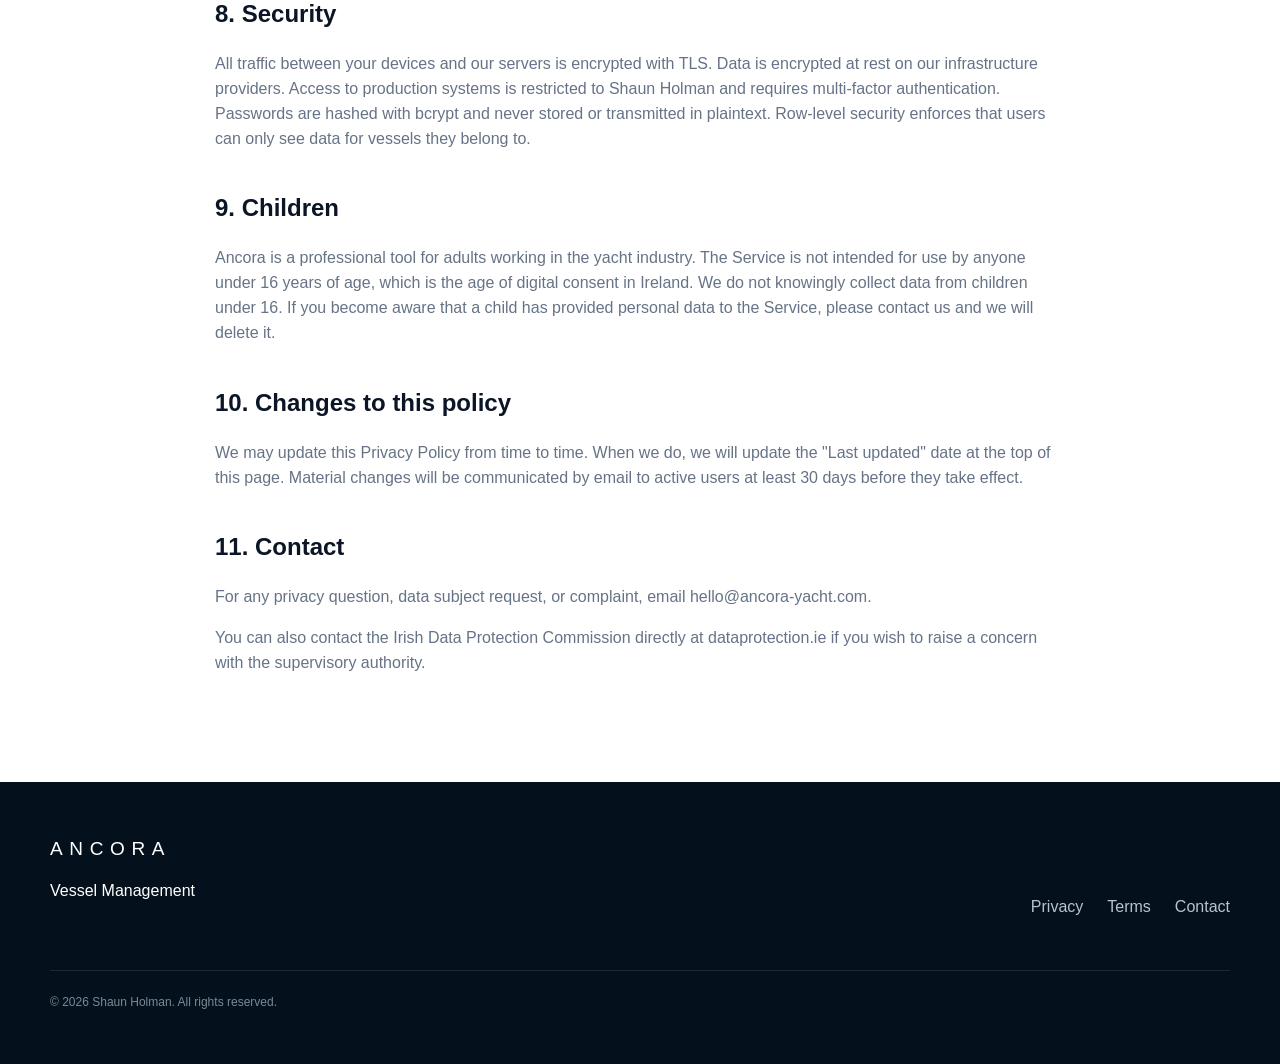
==== commit f96993d1: "Add files via upload" ====
--- a/privacy.html
+++ b/privacy.html
@@ -1 +1,267 @@
-<!doctype html><html lang="en"><head><meta charset="utf-8"><meta name="viewport" content="width=device-width,initial-scale=1"><title>Privacy | Ancora</title><link rel="stylesheet" href="styles.css"></head><body><header class="site-header"><a class="brand" href="index.html"><span class="brand-name">ANCORA</span><span class="brand-subtitle">VESSEL MANAGEMENT</span></a><a href="index.html">Back to site</a></header><main class="section-shell legal"><p class="eyebrow">Draft</p><h1>Privacy Policy</h1><p>This page is a placeholder and must be reviewed before the website or service launches.</p><h2>Information collected</h2><p>Ancora may collect information supplied through enquiries, demo requests, account creation and use of the service.</p><h2>How information is used</h2><p>Information may be used to provide the service, respond to requests, support users, improve the product and meet legal obligations.</p><h2>Contact</h2><p>Replace this text with the business name, legal address and privacy contact before launch.</p></main></body></html>
+<!doctype html>
+<html lang="en">
+<head>
+  <meta charset="utf-8" />
+  <meta name="viewport" content="width=device-width, initial-scale=1" />
+  <meta name="description" content="Privacy Policy for Ancora Vessel Management." />
+  <meta name="theme-color" content="#071827" />
+  <title>Privacy Policy | Ancora</title>
+  <link rel="stylesheet" href="styles.css" />
+</head>
+<body>
+  <header class="site-header">
+    <a class="brand" href="index.html" aria-label="Ancora home">
+      <span class="brand-name">ANCORA</span>
+      <span class="brand-subtitle">VESSEL MANAGEMENT</span>
+    </a>
+    <a href="index.html">Back to site</a>
+  </header>
+
+  <main class="section-shell legal">
+    <p class="eyebrow">Legal</p>
+    <h1>Privacy Policy</h1>
+    <p><strong>Effective date:</strong> 12 July 2026</p>
+    <p><strong>Last updated:</strong> 12 July 2026</p>
+
+    <p>
+      This Privacy Policy explains how <strong>Shaun Holman</strong>, a sole
+      trader operating from Ireland ("Ancora", "we", "us", "our"), collects and
+      uses personal data when you use the Ancora Vessel Management desktop
+      application, the Ancora Yacht mobile companion app, and the
+      <a href="https://ancora-yacht.com">ancora-yacht.com</a> website
+      (together, the "Service").
+    </p>
+
+    <p>
+      Ancora is designed to keep as little personal data as possible. Most of
+      what you record inside the Service is operational vessel data — equipment,
+      maintenance history, defects, spares, tasks, checklists, certificates and
+      voyage records. This policy focuses on the personal data that necessarily
+      sits alongside that: who you are, and what actions you took.
+    </p>
+
+    <h2>1. Who is the data controller</h2>
+    <p>
+      The data controller for personal data processed through the Service is:
+    </p>
+    <p>
+      Shaun Holman, sole trader, trading as Ancora<br />
+      Ireland<br />
+      Email: <a href="mailto:hello@ancora-yacht.com">hello@ancora-yacht.com</a>
+    </p>
+    <p>
+      As a sole trader Ancora is not required to appoint a Data Protection
+      Officer under Article 37 of the GDPR. Privacy questions and data subject
+      requests are handled directly by Shaun Holman at the email above.
+    </p>
+
+    <h2>2. What personal data we collect</h2>
+    <p>
+      <strong>Account data.</strong> When your captain invites you to a vessel,
+      or you sign up directly, we collect your name, email address and role on
+      the vessel (captain, chief engineer, engineer, deck, interior, etc.). We
+      also store an encrypted password hash — we never see or store your
+      plaintext password.
+    </p>
+    <p>
+      <strong>Activity data.</strong> The Service records who did what and
+      when: which user reported a defect, closed a task, ran a checklist,
+      adjusted a stock count, and so on. This audit trail is a core operational
+      requirement of a vessel management tool and cannot be disabled.
+    </p>
+    <p>
+      <strong>Photos.</strong> When you log a defect from the mobile app you
+      may attach photos. These are stored in encrypted object storage and are
+      only accessible to signed-in crew of the same vessel.
+    </p>
+    <p>
+      <strong>Technical data.</strong> When you use the apps our infrastructure
+      providers (see Section 5) log standard connection metadata: IP address,
+      timestamp, and the API request. This is used to keep the Service secure
+      and available, and is retained for a short period only.
+    </p>
+    <p>
+      <strong>Marketing data.</strong> If you email us via the "Book a demo"
+      or "Request early access" links on the website, we retain the email
+      thread until the enquiry is closed and for a reasonable period afterwards
+      in case you get back in touch.
+    </p>
+
+    <h2>3. Why we process personal data (legal bases)</h2>
+    <p>
+      We rely on the following legal bases from Article 6 of the GDPR:
+    </p>
+    <ul>
+      <li>
+        <strong>Contract (Art. 6(1)(b)).</strong> Providing you with access to
+        the Service, storing the vessel data you enter, syncing it between
+        your devices, and letting your crew see it — this is necessary to
+        perform the contract we have with you or your vessel operator.
+      </li>
+      <li>
+        <strong>Legitimate interests (Art. 6(1)(f)).</strong> Keeping the
+        Service secure, preventing abuse, debugging errors, and responding to
+        support requests. Our legitimate interests are balanced against your
+        privacy expectations — we log only what we need to run the Service
+        safely.
+      </li>
+      <li>
+        <strong>Legal obligation (Art. 6(1)(c)).</strong> Where we are required
+        to retain records for tax, accounting or other statutory purposes.
+      </li>
+    </ul>
+
+    <h2>4. Who can see your data</h2>
+    <p>
+      <strong>Other crew of your vessel.</strong> Ancora is a shared operational
+      tool. Any active crew member of your vessel can see the vessel's records,
+      including who created or updated each item. Row-level security in our
+      database enforces vessel-scoped access — crew of one vessel cannot see
+      the data of another vessel.
+    </p>
+    <p>
+      <strong>Us.</strong> Shaun Holman may access personal and vessel data
+      only where necessary to provide support, investigate a fault, or comply
+      with a legal obligation.
+    </p>
+    <p>
+      <strong>No sale or advertising.</strong> Ancora does not sell personal
+      data. Ancora does not use personal data for targeted advertising. Ancora
+      does not share data with data brokers.
+    </p>
+
+    <h2>5. Third-party processors</h2>
+    <p>
+      The Service is built on infrastructure operated by the following
+      processors. Each is bound by a Data Processing Agreement that requires
+      them to protect your data to at least the standard set out in this
+      policy.
+    </p>
+    <ul>
+      <li>
+        <strong>Supabase, Inc.</strong> — database, authentication and file
+        storage. Your account, vessel data and defect photos are hosted here.
+      </li>
+      <li>
+        <strong>PowerSync (JourneyApps).</strong> — offline-first data
+        synchronisation between the server and your devices.
+      </li>
+      <li>
+        <strong>Apple Inc.</strong> and <strong>Google LLC</strong> — mobile
+        app distribution via the App Store and Play Store. They may collect
+        their own analytics under their own privacy policies.
+      </li>
+      <li>
+        <strong>GitHub, Inc.</strong> — hosts the ancora-yacht.com marketing
+        site (GitHub Pages).
+      </li>
+    </ul>
+    <p>
+      Where these processors are established outside the EEA, transfers of
+      personal data are protected by Standard Contractual Clauses adopted by
+      the European Commission or an equivalent safeguard under Article 46 of
+      the GDPR.
+    </p>
+
+    <h2>6. How long we keep your data</h2>
+    <ul>
+      <li>
+        <strong>Account data</strong> — for as long as your account is active
+        on a vessel. If you leave a vessel via the mobile app's "Leave vessel"
+        action, your row is deactivated immediately (<code>is_active = false</code>)
+        with a timestamp. The captain may reinstate you within 30 days; after
+        that period we may hard-delete the row.
+      </li>
+      <li>
+        <strong>Vessel data</strong> — for the operational lifetime of the
+        vessel on the Service. The captain can export or permanently delete all
+        vessel data at any time from Settings &rsaquo; Data &amp; Privacy in the
+        desktop app.
+      </li>
+      <li>
+        <strong>Photos</strong> — for as long as the parent defect record
+        exists. Deleted with the defect.
+      </li>
+      <li>
+        <strong>Technical logs</strong> — typically 30 to 90 days at our
+        infrastructure providers.
+      </li>
+      <li>
+        <strong>Marketing enquiries</strong> — until closure, plus up to 24
+        months.
+      </li>
+      <li>
+        <strong>Tax / accounting records</strong> — as required by Irish law
+        (currently 6 years for VAT-related records).
+      </li>
+    </ul>
+
+    <h2>7. Your rights</h2>
+    <p>
+      Under the GDPR you have the right to:
+    </p>
+    <ul>
+      <li><strong>Access</strong> — request a copy of the personal data we hold about you.</li>
+      <li><strong>Rectification</strong> — ask us to correct inaccurate data.</li>
+      <li><strong>Erasure</strong> — ask us to delete your data ("right to be forgotten"). Note that operational audit records may need to remain in the vessel's history to preserve the integrity of the record, but your identifying details can be pseudonymised.</li>
+      <li><strong>Restriction</strong> — ask us to pause processing while a dispute is resolved.</li>
+      <li><strong>Portability</strong> — receive your data in a machine-readable format. Captains can export the full vessel dataset as .xlsx at any time from the desktop app.</li>
+      <li><strong>Objection</strong> — object to processing based on legitimate interests.</li>
+      <li><strong>Complaint</strong> — lodge a complaint with the Irish Data Protection Commission if you believe we have not handled your data correctly. Their website is <a href="https://www.dataprotection.ie">dataprotection.ie</a>.</li>
+    </ul>
+    <p>
+      To exercise any of these rights, email
+      <a href="mailto:hello@ancora-yacht.com">hello@ancora-yacht.com</a>. We
+      will respond within one month, as required by Article 12(3) of the GDPR.
+    </p>
+
+    <h2>8. Security</h2>
+    <p>
+      All traffic between your devices and our servers is encrypted with TLS.
+      Data is encrypted at rest on our infrastructure providers. Access to
+      production systems is restricted to Shaun Holman and requires
+      multi-factor authentication. Passwords are hashed with bcrypt and never
+      stored or transmitted in plaintext. Row-level security enforces that
+      users can only see data for vessels they belong to.
+    </p>
+
+    <h2>9. Children</h2>
+    <p>
+      Ancora is a professional tool for adults working in the yacht industry.
+      The Service is not intended for use by anyone under 16 years of age,
+      which is the age of digital consent in Ireland. We do not knowingly
+      collect data from children under 16. If you become aware that a child
+      has provided personal data to the Service, please contact us and we will
+      delete it.
+    </p>
+
+    <h2>10. Changes to this policy</h2>
+    <p>
+      We may update this Privacy Policy from time to time. When we do, we will
+      update the "Last updated" date at the top of this page. Material changes
+      will be communicated by email to active users at least 30 days before
+      they take effect.
+    </p>
+
+    <h2>11. Contact</h2>
+    <p>
+      For any privacy question, data subject request, or complaint, email
+      <a href="mailto:hello@ancora-yacht.com">hello@ancora-yacht.com</a>.
+    </p>
+    <p>
+      You can also contact the Irish Data Protection Commission directly at
+      <a href="https://www.dataprotection.ie">dataprotection.ie</a> if you
+      wish to raise a concern with the supervisory authority.
+    </p>
+  </main>
+
+  <footer class="site-footer">
+    <div class="section-shell footer-grid">
+      <div><span class="brand-name">ANCORA</span><p>Vessel Management</p></div>
+      <div><a href="privacy.html">Privacy</a><a href="terms.html">Terms</a><a href="mailto:hello@ancora-yacht.com">Contact</a></div>
+      <p>&copy; <span id="year">2026</span> Shaun Holman. All rights reserved.</p>
+    </div>
+  </footer>
+  <script src="script.js"></script>
+</body>
+</html>
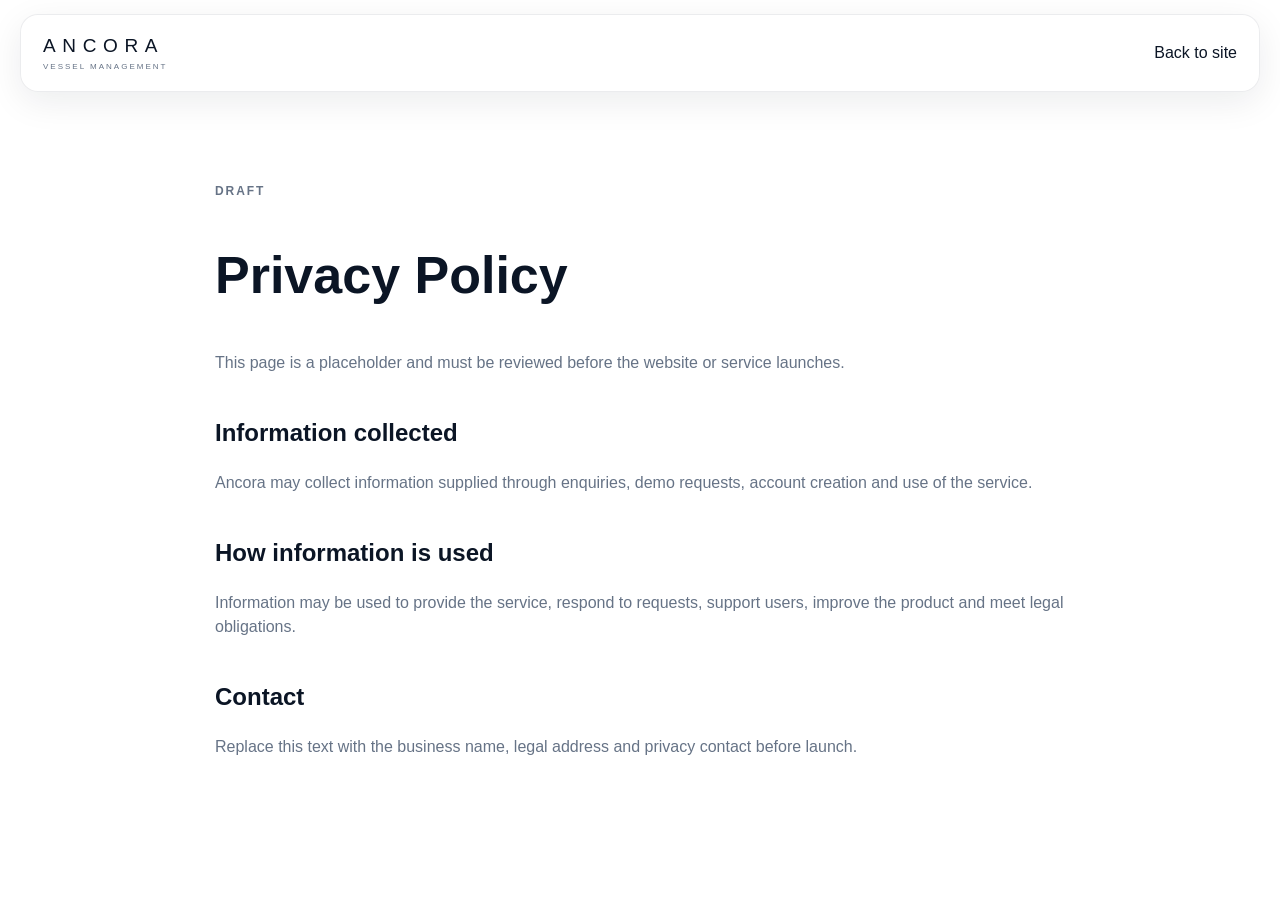
==== commit 479e7de1: "Add files via upload" ====
--- a/privacy.html
+++ b/privacy.html
@@ -1,267 +1 @@
-<!doctype html>
-<html lang="en">
-<head>
-  <meta charset="utf-8" />
-  <meta name="viewport" content="width=device-width, initial-scale=1" />
-  <meta name="description" content="Privacy Policy for Ancora Vessel Management." />
-  <meta name="theme-color" content="#071827" />
-  <title>Privacy Policy | Ancora</title>
-  <link rel="stylesheet" href="styles.css" />
-</head>
-<body>
-  <header class="site-header">
-    <a class="brand" href="index.html" aria-label="Ancora home">
-      <span class="brand-name">ANCORA</span>
-      <span class="brand-subtitle">VESSEL MANAGEMENT</span>
-    </a>
-    <a href="index.html">Back to site</a>
-  </header>
-
-  <main class="section-shell legal">
-    <p class="eyebrow">Legal</p>
-    <h1>Privacy Policy</h1>
-    <p><strong>Effective date:</strong> 12 July 2026</p>
-    <p><strong>Last updated:</strong> 12 July 2026</p>
-
-    <p>
-      This Privacy Policy explains how <strong>Shaun Holman</strong>, a sole
-      trader operating from Ireland ("Ancora", "we", "us", "our"), collects and
-      uses personal data when you use the Ancora Vessel Management desktop
-      application, the Ancora Yacht mobile companion app, and the
-      <a href="https://ancora-yacht.com">ancora-yacht.com</a> website
-      (together, the "Service").
-    </p>
-
-    <p>
-      Ancora is designed to keep as little personal data as possible. Most of
-      what you record inside the Service is operational vessel data — equipment,
-      maintenance history, defects, spares, tasks, checklists, certificates and
-      voyage records. This policy focuses on the personal data that necessarily
-      sits alongside that: who you are, and what actions you took.
-    </p>
-
-    <h2>1. Who is the data controller</h2>
-    <p>
-      The data controller for personal data processed through the Service is:
-    </p>
-    <p>
-      Shaun Holman, sole trader, trading as Ancora<br />
-      Ireland<br />
-      Email: <a href="mailto:hello@ancora-yacht.com">hello@ancora-yacht.com</a>
-    </p>
-    <p>
-      As a sole trader Ancora is not required to appoint a Data Protection
-      Officer under Article 37 of the GDPR. Privacy questions and data subject
-      requests are handled directly by Shaun Holman at the email above.
-    </p>
-
-    <h2>2. What personal data we collect</h2>
-    <p>
-      <strong>Account data.</strong> When your captain invites you to a vessel,
-      or you sign up directly, we collect your name, email address and role on
-      the vessel (captain, chief engineer, engineer, deck, interior, etc.). We
-      also store an encrypted password hash — we never see or store your
-      plaintext password.
-    </p>
-    <p>
-      <strong>Activity data.</strong> The Service records who did what and
-      when: which user reported a defect, closed a task, ran a checklist,
-      adjusted a stock count, and so on. This audit trail is a core operational
-      requirement of a vessel management tool and cannot be disabled.
-    </p>
-    <p>
-      <strong>Photos.</strong> When you log a defect from the mobile app you
-      may attach photos. These are stored in encrypted object storage and are
-      only accessible to signed-in crew of the same vessel.
-    </p>
-    <p>
-      <strong>Technical data.</strong> When you use the apps our infrastructure
-      providers (see Section 5) log standard connection metadata: IP address,
-      timestamp, and the API request. This is used to keep the Service secure
-      and available, and is retained for a short period only.
-    </p>
-    <p>
-      <strong>Marketing data.</strong> If you email us via the "Book a demo"
-      or "Request early access" links on the website, we retain the email
-      thread until the enquiry is closed and for a reasonable period afterwards
-      in case you get back in touch.
-    </p>
-
-    <h2>3. Why we process personal data (legal bases)</h2>
-    <p>
-      We rely on the following legal bases from Article 6 of the GDPR:
-    </p>
-    <ul>
-      <li>
-        <strong>Contract (Art. 6(1)(b)).</strong> Providing you with access to
-        the Service, storing the vessel data you enter, syncing it between
-        your devices, and letting your crew see it — this is necessary to
-        perform the contract we have with you or your vessel operator.
-      </li>
-      <li>
-        <strong>Legitimate interests (Art. 6(1)(f)).</strong> Keeping the
-        Service secure, preventing abuse, debugging errors, and responding to
-        support requests. Our legitimate interests are balanced against your
-        privacy expectations — we log only what we need to run the Service
-        safely.
-      </li>
-      <li>
-        <strong>Legal obligation (Art. 6(1)(c)).</strong> Where we are required
-        to retain records for tax, accounting or other statutory purposes.
-      </li>
-    </ul>
-
-    <h2>4. Who can see your data</h2>
-    <p>
-      <strong>Other crew of your vessel.</strong> Ancora is a shared operational
-      tool. Any active crew member of your vessel can see the vessel's records,
-      including who created or updated each item. Row-level security in our
-      database enforces vessel-scoped access — crew of one vessel cannot see
-      the data of another vessel.
-    </p>
-    <p>
-      <strong>Us.</strong> Shaun Holman may access personal and vessel data
-      only where necessary to provide support, investigate a fault, or comply
-      with a legal obligation.
-    </p>
-    <p>
-      <strong>No sale or advertising.</strong> Ancora does not sell personal
-      data. Ancora does not use personal data for targeted advertising. Ancora
-      does not share data with data brokers.
-    </p>
-
-    <h2>5. Third-party processors</h2>
-    <p>
-      The Service is built on infrastructure operated by the following
-      processors. Each is bound by a Data Processing Agreement that requires
-      them to protect your data to at least the standard set out in this
-      policy.
-    </p>
-    <ul>
-      <li>
-        <strong>Supabase, Inc.</strong> — database, authentication and file
-        storage. Your account, vessel data and defect photos are hosted here.
-      </li>
-      <li>
-        <strong>PowerSync (JourneyApps).</strong> — offline-first data
-        synchronisation between the server and your devices.
-      </li>
-      <li>
-        <strong>Apple Inc.</strong> and <strong>Google LLC</strong> — mobile
-        app distribution via the App Store and Play Store. They may collect
-        their own analytics under their own privacy policies.
-      </li>
-      <li>
-        <strong>GitHub, Inc.</strong> — hosts the ancora-yacht.com marketing
-        site (GitHub Pages).
-      </li>
-    </ul>
-    <p>
-      Where these processors are established outside the EEA, transfers of
-      personal data are protected by Standard Contractual Clauses adopted by
-      the European Commission or an equivalent safeguard under Article 46 of
-      the GDPR.
-    </p>
-
-    <h2>6. How long we keep your data</h2>
-    <ul>
-      <li>
-        <strong>Account data</strong> — for as long as your account is active
-        on a vessel. If you leave a vessel via the mobile app's "Leave vessel"
-        action, your row is deactivated immediately (<code>is_active = false</code>)
-        with a timestamp. The captain may reinstate you within 30 days; after
-        that period we may hard-delete the row.
-      </li>
-      <li>
-        <strong>Vessel data</strong> — for the operational lifetime of the
-        vessel on the Service. The captain can export or permanently delete all
-        vessel data at any time from Settings &rsaquo; Data &amp; Privacy in the
-        desktop app.
-      </li>
-      <li>
-        <strong>Photos</strong> — for as long as the parent defect record
-        exists. Deleted with the defect.
-      </li>
-      <li>
-        <strong>Technical logs</strong> — typically 30 to 90 days at our
-        infrastructure providers.
-      </li>
-      <li>
-        <strong>Marketing enquiries</strong> — until closure, plus up to 24
-        months.
-      </li>
-      <li>
-        <strong>Tax / accounting records</strong> — as required by Irish law
-        (currently 6 years for VAT-related records).
-      </li>
-    </ul>
-
-    <h2>7. Your rights</h2>
-    <p>
-      Under the GDPR you have the right to:
-    </p>
-    <ul>
-      <li><strong>Access</strong> — request a copy of the personal data we hold about you.</li>
-      <li><strong>Rectification</strong> — ask us to correct inaccurate data.</li>
-      <li><strong>Erasure</strong> — ask us to delete your data ("right to be forgotten"). Note that operational audit records may need to remain in the vessel's history to preserve the integrity of the record, but your identifying details can be pseudonymised.</li>
-      <li><strong>Restriction</strong> — ask us to pause processing while a dispute is resolved.</li>
-      <li><strong>Portability</strong> — receive your data in a machine-readable format. Captains can export the full vessel dataset as .xlsx at any time from the desktop app.</li>
-      <li><strong>Objection</strong> — object to processing based on legitimate interests.</li>
-      <li><strong>Complaint</strong> — lodge a complaint with the Irish Data Protection Commission if you believe we have not handled your data correctly. Their website is <a href="https://www.dataprotection.ie">dataprotection.ie</a>.</li>
-    </ul>
-    <p>
-      To exercise any of these rights, email
-      <a href="mailto:hello@ancora-yacht.com">hello@ancora-yacht.com</a>. We
-      will respond within one month, as required by Article 12(3) of the GDPR.
-    </p>
-
-    <h2>8. Security</h2>
-    <p>
-      All traffic between your devices and our servers is encrypted with TLS.
-      Data is encrypted at rest on our infrastructure providers. Access to
-      production systems is restricted to Shaun Holman and requires
-      multi-factor authentication. Passwords are hashed with bcrypt and never
-      stored or transmitted in plaintext. Row-level security enforces that
-      users can only see data for vessels they belong to.
-    </p>
-
-    <h2>9. Children</h2>
-    <p>
-      Ancora is a professional tool for adults working in the yacht industry.
-      The Service is not intended for use by anyone under 16 years of age,
-      which is the age of digital consent in Ireland. We do not knowingly
-      collect data from children under 16. If you become aware that a child
-      has provided personal data to the Service, please contact us and we will
-      delete it.
-    </p>
-
-    <h2>10. Changes to this policy</h2>
-    <p>
-      We may update this Privacy Policy from time to time. When we do, we will
-      update the "Last updated" date at the top of this page. Material changes
-      will be communicated by email to active users at least 30 days before
-      they take effect.
-    </p>
-
-    <h2>11. Contact</h2>
-    <p>
-      For any privacy question, data subject request, or complaint, email
-      <a href="mailto:hello@ancora-yacht.com">hello@ancora-yacht.com</a>.
-    </p>
-    <p>
-      You can also contact the Irish Data Protection Commission directly at
-      <a href="https://www.dataprotection.ie">dataprotection.ie</a> if you
-      wish to raise a concern with the supervisory authority.
-    </p>
-  </main>
-
-  <footer class="site-footer">
-    <div class="section-shell footer-grid">
-      <div><span class="brand-name">ANCORA</span><p>Vessel Management</p></div>
-      <div><a href="privacy.html">Privacy</a><a href="terms.html">Terms</a><a href="mailto:hello@ancora-yacht.com">Contact</a></div>
-      <p>&copy; <span id="year">2026</span> Shaun Holman. All rights reserved.</p>
-    </div>
-  </footer>
-  <script src="script.js"></script>
-</body>
-</html>
+<!doctype html><html lang="en"><head><meta charset="utf-8"><meta name="viewport" content="width=device-width,initial-scale=1"><title>Privacy | Ancora</title><link rel="stylesheet" href="styles.css"></head><body><header class="site-header"><a class="brand" href="index.html"><span class="brand-name">ANCORA</span><span class="brand-subtitle">VESSEL MANAGEMENT</span></a><a href="index.html">Back to site</a></header><main class="section-shell legal"><p class="eyebrow">Draft</p><h1>Privacy Policy</h1><p>This page is a placeholder and must be reviewed before the website or service launches.</p><h2>Information collected</h2><p>Ancora may collect information supplied through enquiries, demo requests, account creation and use of the service.</p><h2>How information is used</h2><p>Information may be used to provide the service, respond to requests, support users, improve the product and meet legal obligations.</p><h2>Contact</h2><p>Replace this text with the business name, legal address and privacy contact before launch.</p></main></body></html>
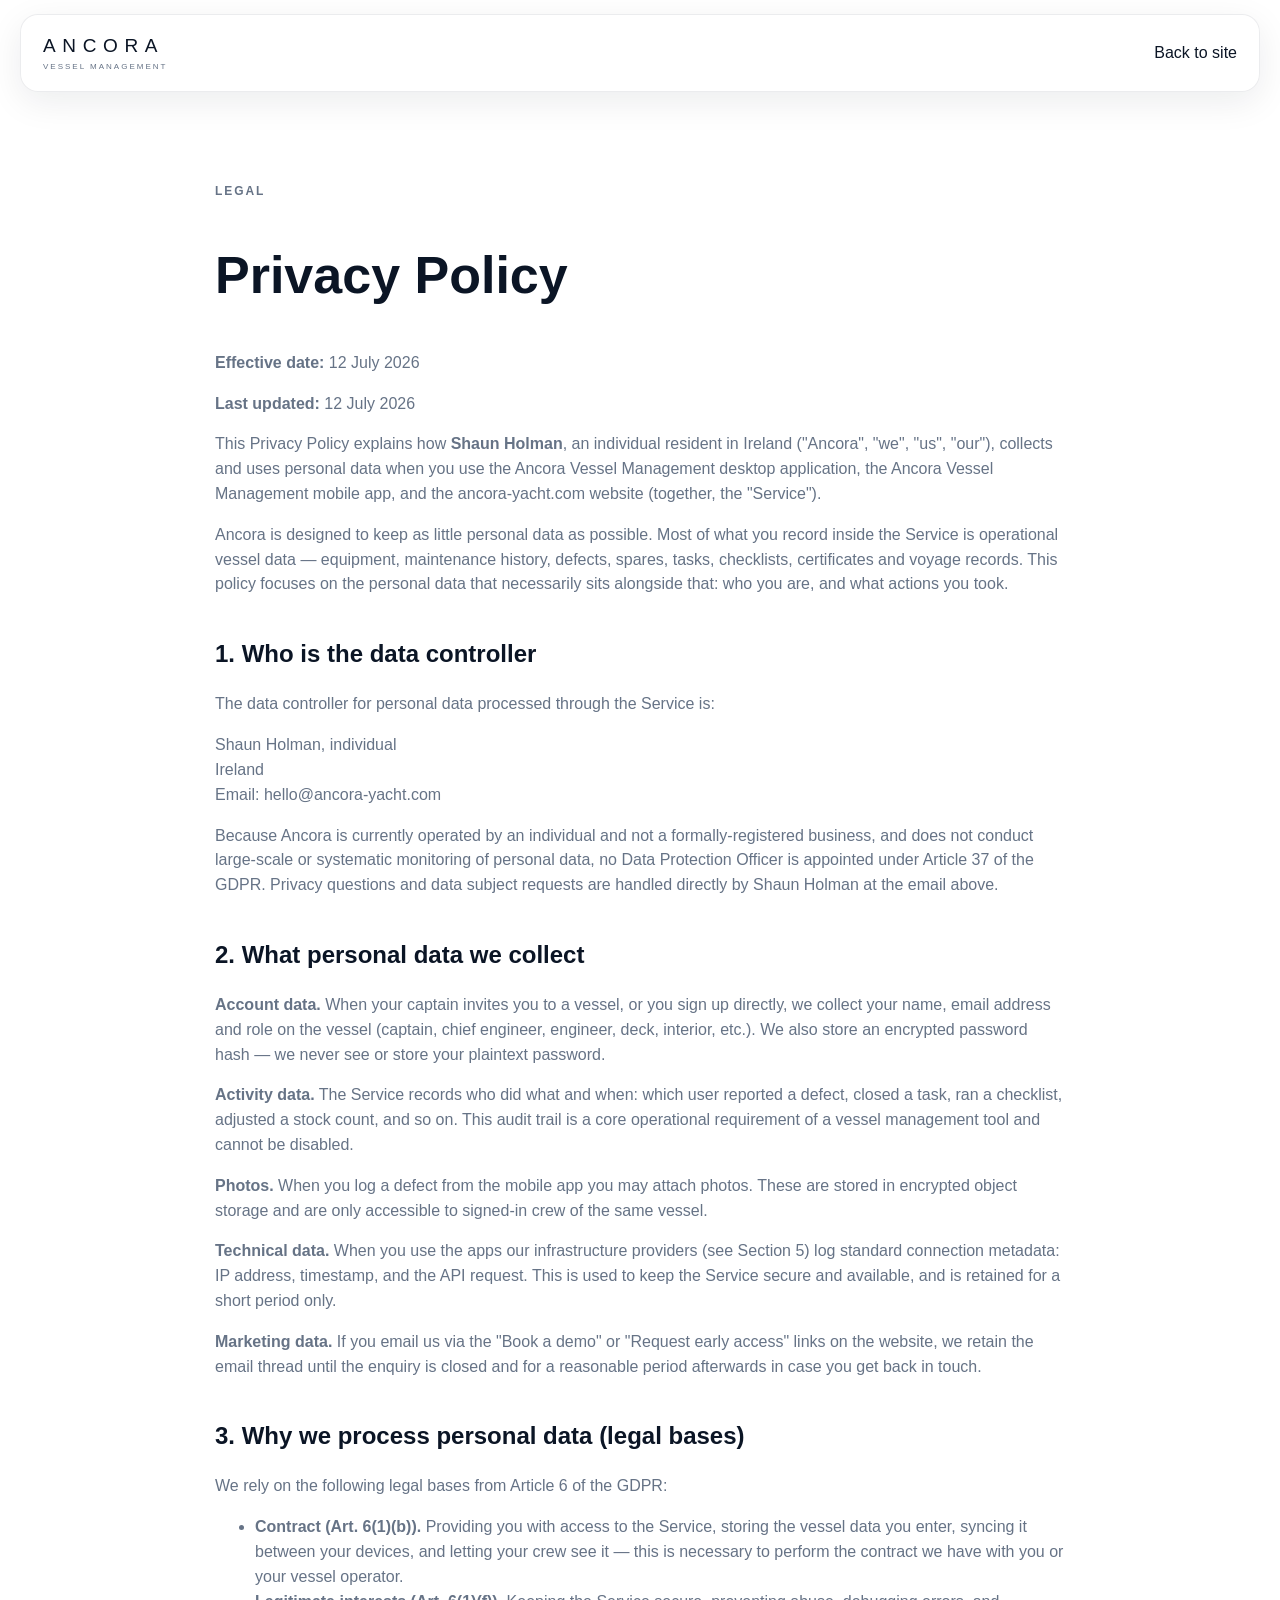
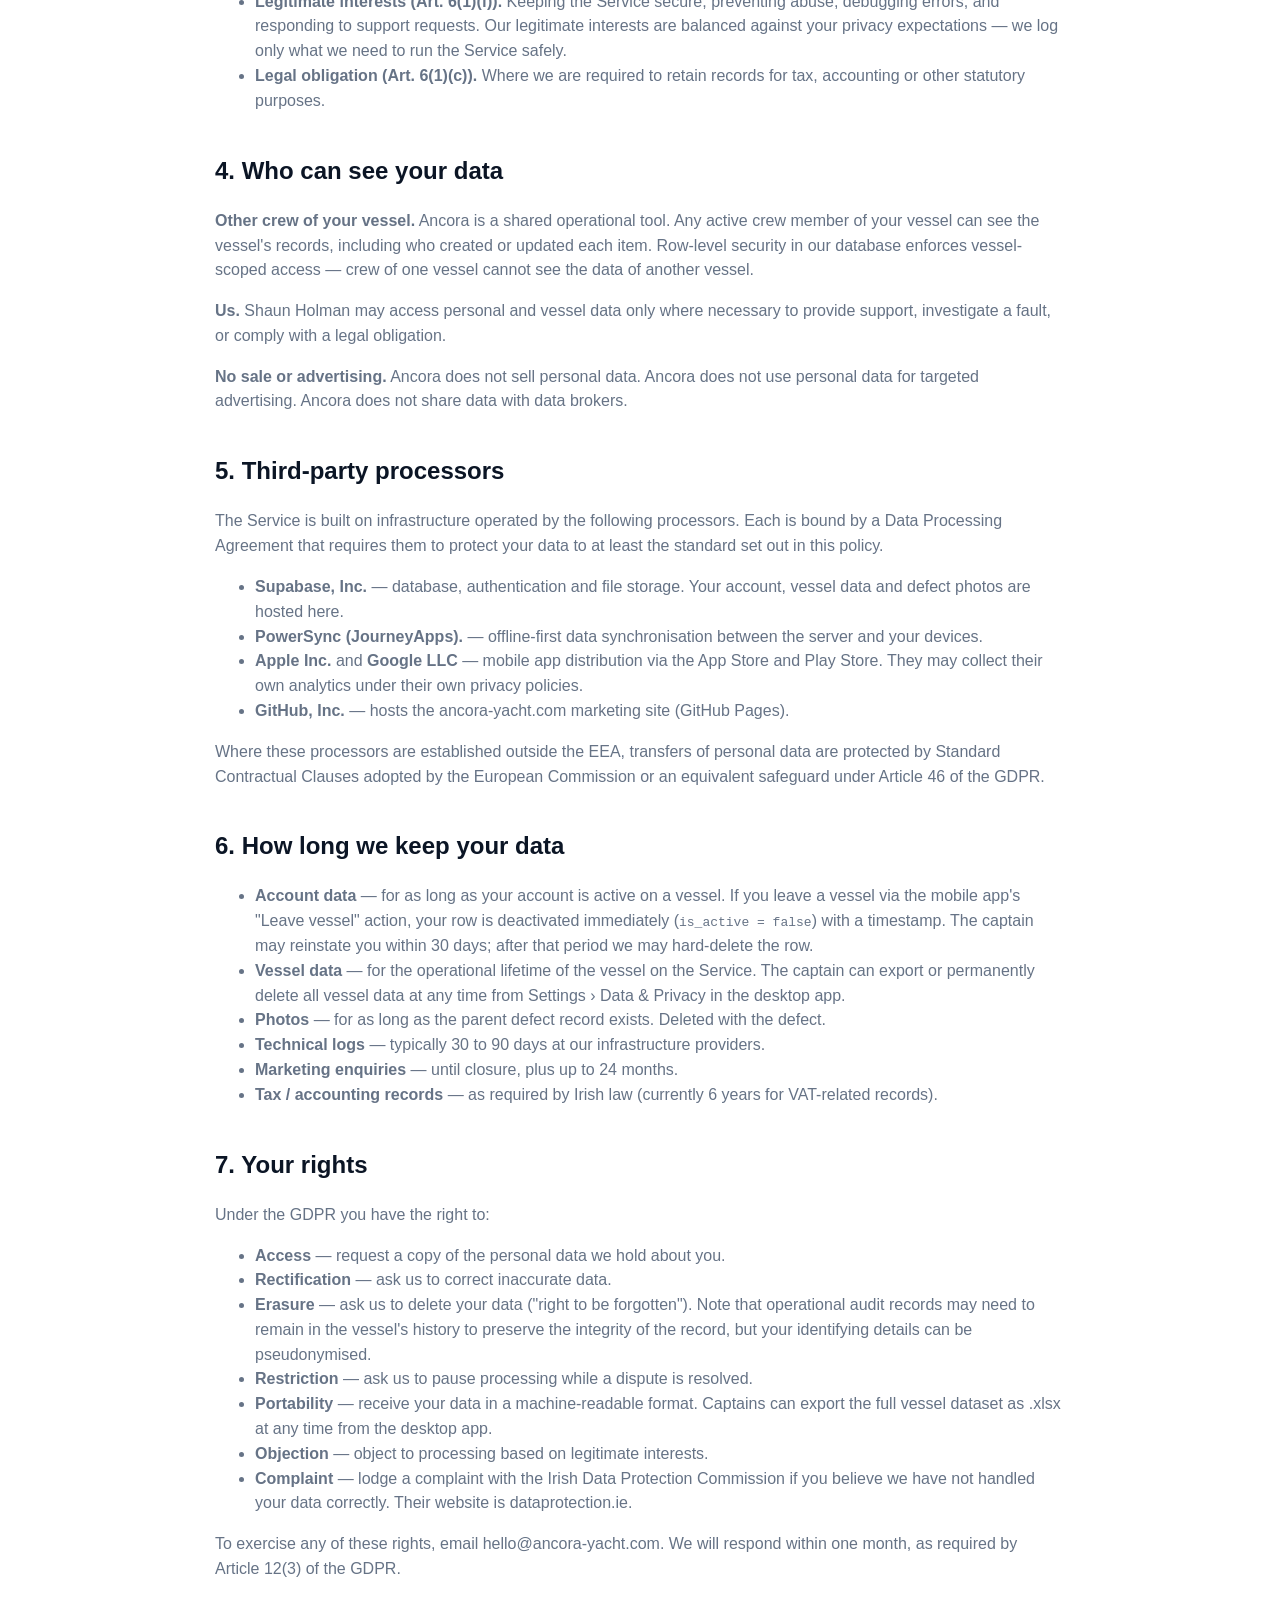
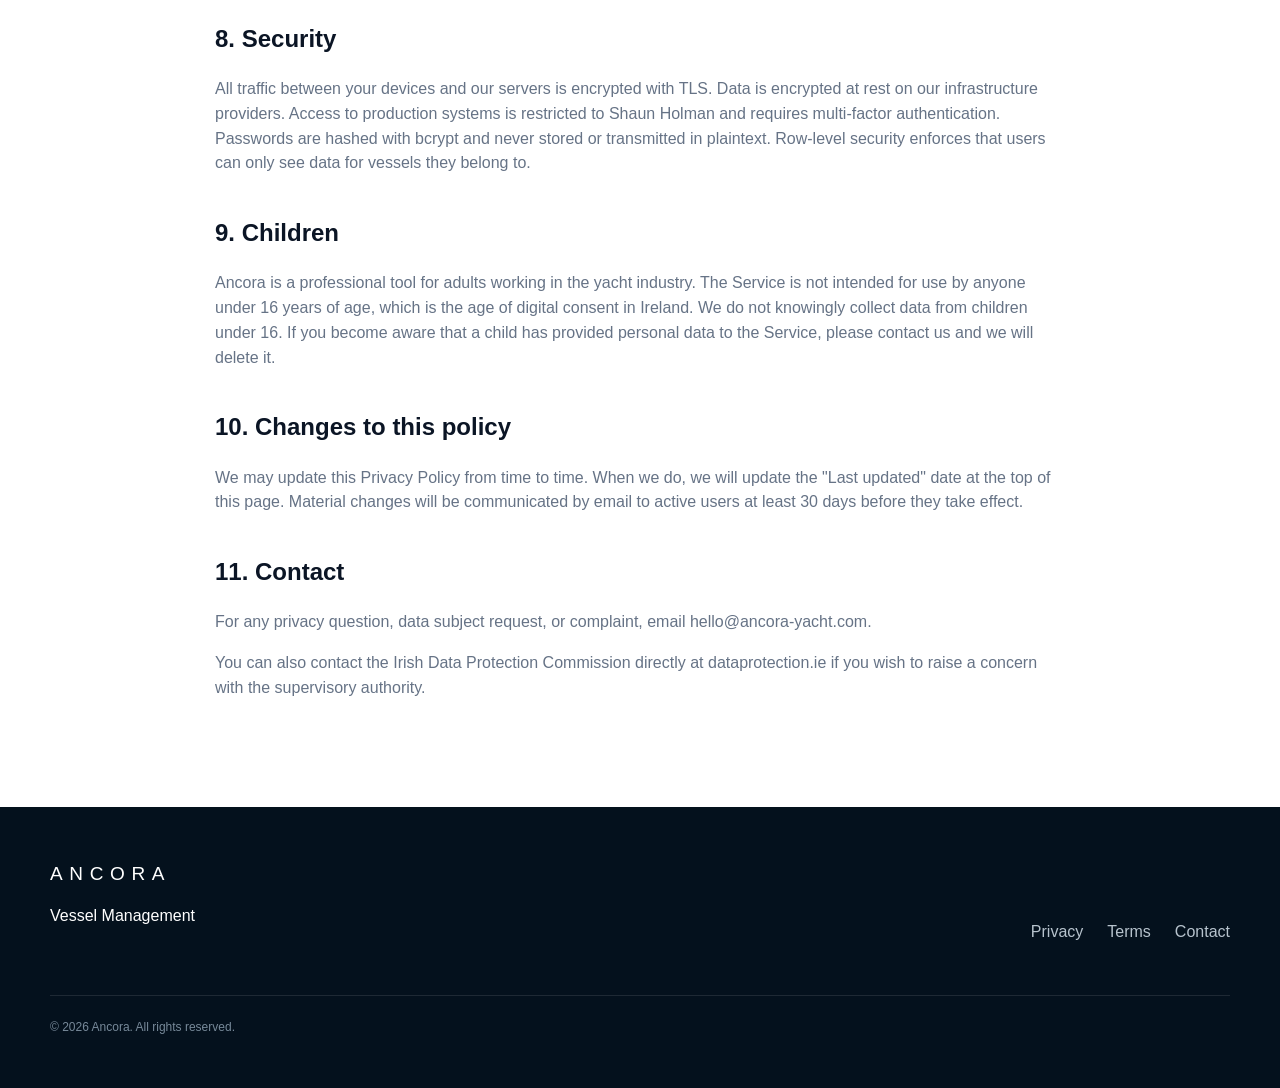
==== commit afb93346: "Add files via upload" ====
--- a/privacy.html
+++ b/privacy.html
@@ -1 +1,270 @@
-<!doctype html><html lang="en"><head><meta charset="utf-8"><meta name="viewport" content="width=device-width,initial-scale=1"><title>Privacy | Ancora</title><link rel="stylesheet" href="styles.css"></head><body><header class="site-header"><a class="brand" href="index.html"><span class="brand-name">ANCORA</span><span class="brand-subtitle">VESSEL MANAGEMENT</span></a><a href="index.html">Back to site</a></header><main class="section-shell legal"><p class="eyebrow">Draft</p><h1>Privacy Policy</h1><p>This page is a placeholder and must be reviewed before the website or service launches.</p><h2>Information collected</h2><p>Ancora may collect information supplied through enquiries, demo requests, account creation and use of the service.</p><h2>How information is used</h2><p>Information may be used to provide the service, respond to requests, support users, improve the product and meet legal obligations.</p><h2>Contact</h2><p>Replace this text with the business name, legal address and privacy contact before launch.</p></main></body></html>
+<!doctype html>
+<html lang="en">
+<head>
+  <meta charset="utf-8" />
+  <meta name="viewport" content="width=device-width, initial-scale=1" />
+  <meta name="description" content="Privacy Policy for Ancora Vessel Management." />
+  <meta name="theme-color" content="#071827" />
+  <title>Privacy Policy | Ancora</title>
+  <link rel="stylesheet" href="styles.css" />
+</head>
+<body>
+  <header class="site-header">
+    <a class="brand" href="index.html" aria-label="Ancora home">
+      <span class="brand-name">ANCORA</span>
+      <span class="brand-subtitle">VESSEL MANAGEMENT</span>
+    </a>
+    <a href="index.html">Back to site</a>
+  </header>
+
+  <main class="section-shell legal">
+    <p class="eyebrow">Legal</p>
+    <h1>Privacy Policy</h1>
+    <p><strong>Effective date:</strong> 12 July 2026</p>
+    <p><strong>Last updated:</strong> 12 July 2026</p>
+
+    <p>
+      This Privacy Policy explains how <strong>Shaun Holman</strong>, an
+      individual resident in Ireland ("Ancora", "we", "us", "our"), collects and
+      uses personal data when you use the Ancora Vessel Management desktop
+      application, the Ancora Vessel Management mobile app, and the
+      <a href="https://ancora-yacht.com">ancora-yacht.com</a> website
+      (together, the "Service").
+    </p>
+
+    <p>
+      Ancora is designed to keep as little personal data as possible. Most of
+      what you record inside the Service is operational vessel data — equipment,
+      maintenance history, defects, spares, tasks, checklists, certificates and
+      voyage records. This policy focuses on the personal data that necessarily
+      sits alongside that: who you are, and what actions you took.
+    </p>
+
+    <h2>1. Who is the data controller</h2>
+    <p>
+      The data controller for personal data processed through the Service is:
+    </p>
+    <p>
+      Shaun Holman, individual<br />
+      Ireland<br />
+      Email: <a href="mailto:hello@ancora-yacht.com">hello@ancora-yacht.com</a>
+    </p>
+    <p>
+      Because Ancora is currently operated by an individual and not a
+      formally-registered business, and does not conduct large-scale or
+      systematic monitoring of personal data, no Data Protection Officer
+      is appointed under Article 37 of the GDPR. Privacy questions and
+      data subject requests are handled directly by Shaun Holman at the
+      email above.
+    </p>
+
+    <h2>2. What personal data we collect</h2>
+    <p>
+      <strong>Account data.</strong> When your captain invites you to a vessel,
+      or you sign up directly, we collect your name, email address and role on
+      the vessel (captain, chief engineer, engineer, deck, interior, etc.). We
+      also store an encrypted password hash — we never see or store your
+      plaintext password.
+    </p>
+    <p>
+      <strong>Activity data.</strong> The Service records who did what and
+      when: which user reported a defect, closed a task, ran a checklist,
+      adjusted a stock count, and so on. This audit trail is a core operational
+      requirement of a vessel management tool and cannot be disabled.
+    </p>
+    <p>
+      <strong>Photos.</strong> When you log a defect from the mobile app you
+      may attach photos. These are stored in encrypted object storage and are
+      only accessible to signed-in crew of the same vessel.
+    </p>
+    <p>
+      <strong>Technical data.</strong> When you use the apps our infrastructure
+      providers (see Section 5) log standard connection metadata: IP address,
+      timestamp, and the API request. This is used to keep the Service secure
+      and available, and is retained for a short period only.
+    </p>
+    <p>
+      <strong>Marketing data.</strong> If you email us via the "Book a demo"
+      or "Request early access" links on the website, we retain the email
+      thread until the enquiry is closed and for a reasonable period afterwards
+      in case you get back in touch.
+    </p>
+
+    <h2>3. Why we process personal data (legal bases)</h2>
+    <p>
+      We rely on the following legal bases from Article 6 of the GDPR:
+    </p>
+    <ul>
+      <li>
+        <strong>Contract (Art. 6(1)(b)).</strong> Providing you with access to
+        the Service, storing the vessel data you enter, syncing it between
+        your devices, and letting your crew see it — this is necessary to
+        perform the contract we have with you or your vessel operator.
+      </li>
+      <li>
+        <strong>Legitimate interests (Art. 6(1)(f)).</strong> Keeping the
+        Service secure, preventing abuse, debugging errors, and responding to
+        support requests. Our legitimate interests are balanced against your
+        privacy expectations — we log only what we need to run the Service
+        safely.
+      </li>
+      <li>
+        <strong>Legal obligation (Art. 6(1)(c)).</strong> Where we are required
+        to retain records for tax, accounting or other statutory purposes.
+      </li>
+    </ul>
+
+    <h2>4. Who can see your data</h2>
+    <p>
+      <strong>Other crew of your vessel.</strong> Ancora is a shared operational
+      tool. Any active crew member of your vessel can see the vessel's records,
+      including who created or updated each item. Row-level security in our
+      database enforces vessel-scoped access — crew of one vessel cannot see
+      the data of another vessel.
+    </p>
+    <p>
+      <strong>Us.</strong> Shaun Holman may access personal and vessel data
+      only where necessary to provide support, investigate a fault, or comply
+      with a legal obligation.
+    </p>
+    <p>
+      <strong>No sale or advertising.</strong> Ancora does not sell personal
+      data. Ancora does not use personal data for targeted advertising. Ancora
+      does not share data with data brokers.
+    </p>
+
+    <h2>5. Third-party processors</h2>
+    <p>
+      The Service is built on infrastructure operated by the following
+      processors. Each is bound by a Data Processing Agreement that requires
+      them to protect your data to at least the standard set out in this
+      policy.
+    </p>
+    <ul>
+      <li>
+        <strong>Supabase, Inc.</strong> — database, authentication and file
+        storage. Your account, vessel data and defect photos are hosted here.
+      </li>
+      <li>
+        <strong>PowerSync (JourneyApps).</strong> — offline-first data
+        synchronisation between the server and your devices.
+      </li>
+      <li>
+        <strong>Apple Inc.</strong> and <strong>Google LLC</strong> — mobile
+        app distribution via the App Store and Play Store. They may collect
+        their own analytics under their own privacy policies.
+      </li>
+      <li>
+        <strong>GitHub, Inc.</strong> — hosts the ancora-yacht.com marketing
+        site (GitHub Pages).
+      </li>
+    </ul>
+    <p>
+      Where these processors are established outside the EEA, transfers of
+      personal data are protected by Standard Contractual Clauses adopted by
+      the European Commission or an equivalent safeguard under Article 46 of
+      the GDPR.
+    </p>
+
+    <h2>6. How long we keep your data</h2>
+    <ul>
+      <li>
+        <strong>Account data</strong> — for as long as your account is active
+        on a vessel. If you leave a vessel via the mobile app's "Leave vessel"
+        action, your row is deactivated immediately (<code>is_active = false</code>)
+        with a timestamp. The captain may reinstate you within 30 days; after
+        that period we may hard-delete the row.
+      </li>
+      <li>
+        <strong>Vessel data</strong> — for the operational lifetime of the
+        vessel on the Service. The captain can export or permanently delete all
+        vessel data at any time from Settings &rsaquo; Data &amp; Privacy in the
+        desktop app.
+      </li>
+      <li>
+        <strong>Photos</strong> — for as long as the parent defect record
+        exists. Deleted with the defect.
+      </li>
+      <li>
+        <strong>Technical logs</strong> — typically 30 to 90 days at our
+        infrastructure providers.
+      </li>
+      <li>
+        <strong>Marketing enquiries</strong> — until closure, plus up to 24
+        months.
+      </li>
+      <li>
+        <strong>Tax / accounting records</strong> — as required by Irish law
+        (currently 6 years for VAT-related records).
+      </li>
+    </ul>
+
+    <h2>7. Your rights</h2>
+    <p>
+      Under the GDPR you have the right to:
+    </p>
+    <ul>
+      <li><strong>Access</strong> — request a copy of the personal data we hold about you.</li>
+      <li><strong>Rectification</strong> — ask us to correct inaccurate data.</li>
+      <li><strong>Erasure</strong> — ask us to delete your data ("right to be forgotten"). Note that operational audit records may need to remain in the vessel's history to preserve the integrity of the record, but your identifying details can be pseudonymised.</li>
+      <li><strong>Restriction</strong> — ask us to pause processing while a dispute is resolved.</li>
+      <li><strong>Portability</strong> — receive your data in a machine-readable format. Captains can export the full vessel dataset as .xlsx at any time from the desktop app.</li>
+      <li><strong>Objection</strong> — object to processing based on legitimate interests.</li>
+      <li><strong>Complaint</strong> — lodge a complaint with the Irish Data Protection Commission if you believe we have not handled your data correctly. Their website is <a href="https://www.dataprotection.ie">dataprotection.ie</a>.</li>
+    </ul>
+    <p>
+      To exercise any of these rights, email
+      <a href="mailto:hello@ancora-yacht.com">hello@ancora-yacht.com</a>. We
+      will respond within one month, as required by Article 12(3) of the GDPR.
+    </p>
+
+    <h2>8. Security</h2>
+    <p>
+      All traffic between your devices and our servers is encrypted with TLS.
+      Data is encrypted at rest on our infrastructure providers. Access to
+      production systems is restricted to Shaun Holman and requires
+      multi-factor authentication. Passwords are hashed with bcrypt and never
+      stored or transmitted in plaintext. Row-level security enforces that
+      users can only see data for vessels they belong to.
+    </p>
+
+    <h2>9. Children</h2>
+    <p>
+      Ancora is a professional tool for adults working in the yacht industry.
+      The Service is not intended for use by anyone under 16 years of age,
+      which is the age of digital consent in Ireland. We do not knowingly
+      collect data from children under 16. If you become aware that a child
+      has provided personal data to the Service, please contact us and we will
+      delete it.
+    </p>
+
+    <h2>10. Changes to this policy</h2>
+    <p>
+      We may update this Privacy Policy from time to time. When we do, we will
+      update the "Last updated" date at the top of this page. Material changes
+      will be communicated by email to active users at least 30 days before
+      they take effect.
+    </p>
+
+    <h2>11. Contact</h2>
+    <p>
+      For any privacy question, data subject request, or complaint, email
+      <a href="mailto:hello@ancora-yacht.com">hello@ancora-yacht.com</a>.
+    </p>
+    <p>
+      You can also contact the Irish Data Protection Commission directly at
+      <a href="https://www.dataprotection.ie">dataprotection.ie</a> if you
+      wish to raise a concern with the supervisory authority.
+    </p>
+  </main>
+
+  <footer class="site-footer">
+    <div class="section-shell footer-grid">
+      <div><span class="brand-name">ANCORA</span><p>Vessel Management</p></div>
+      <div><a href="privacy.html">Privacy</a><a href="terms.html">Terms</a><a href="mailto:hello@ancora-yacht.com">Contact</a></div>
+      <p>&copy; <span id="year">2026</span> Ancora. All rights reserved.</p>
+    </div>
+  </footer>
+  <script src="script.js"></script>
+</body>
+</html>
